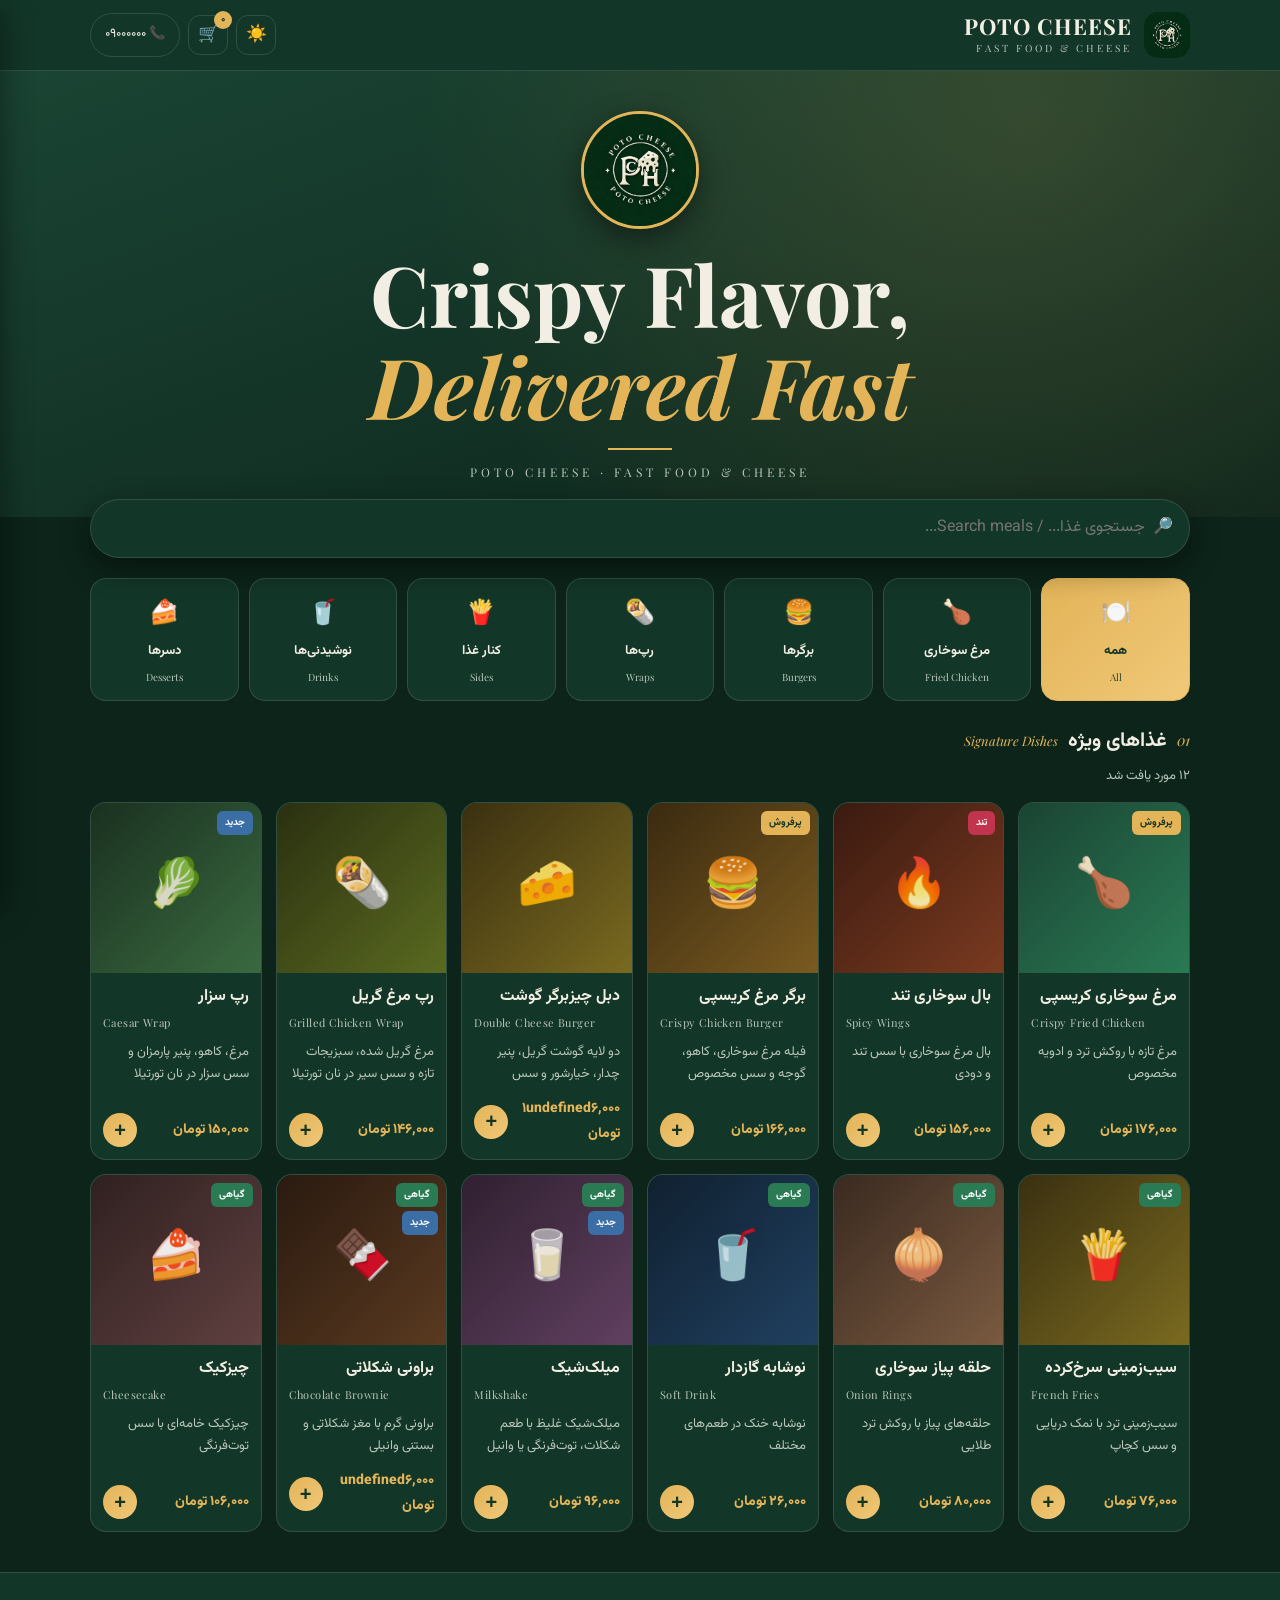
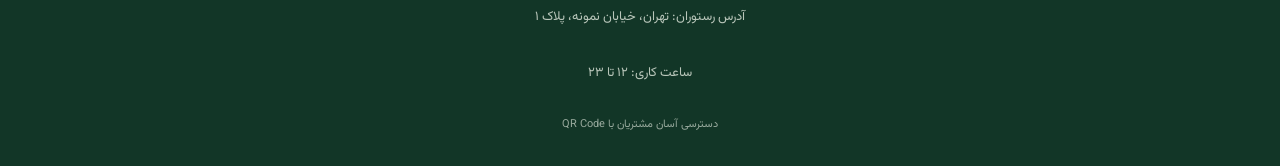
==== index.html @ 6833e5a5 "POTO CHEESE menu - first commit" ====
<!DOCTYPE html>
<html lang="fa" dir="rtl">
<head>
  <meta charset="UTF-8" />
  <meta name="viewport" content="width=device-width, initial-scale=1.0" />
  <title>POTO CHEESE | Crispy &amp; Cheesy</title>
  <meta name="description" content="POTO CHEESE fast food menu with order basket" />

  <link rel="icon" type="image/png" href="images/brand/logo-2.png" />

  <link rel="preconnect" href="https://fonts.googleapis.com" />
  <link rel="preconnect" href="https://fonts.gstatic.com" crossorigin />
  <link
    href="https://fonts.googleapis.com/css2?family=Playfair+Display:ital,wght@0,400..900;1,400..900&family=Vazirmatn:wght@300..700&display=swap"
    rel="stylesheet"
  />

  <link rel="stylesheet" href="css/style.css" />
</head>

<body>
  <header class="top-bar">
    <div class="container top-bar-inner">
      <div class="brand">
        <div class="logo-box">
          <span class="logo-fallback">🧀</span>
          <img class="logo-dark" src="images/brand/logo-2.png" alt="POTO CHEESE logo" onerror="this.style.display='none'" />
          <img class="logo-light" src="images/brand/logo-1.png" alt="POTO CHEESE logo" onerror="this.style.display='none'" />
        </div>
        <div class="brand-text">
          <h1 id="restaurantNameEn">POTO CHEESE</h1>
          <p id="brandSub">FAST FOOD &amp; CHEESE</p>
        </div>
      </div>

      <div class="top-actions">
        <button id="themeToggle" class="btn btn-outline icon-btn" type="button" aria-label="تغییر حالت روشن/تاریک">
          ☀️
        </button>

        <button id="cartButton" class="btn btn-outline icon-btn" type="button" aria-label="سبد سفارش">
          🛒
          <span id="cartBadge" class="cart-badge" hidden>۰</span>
        </button>

        <a id="callButton" class="btn btn-outline" href="#">
          📞 تماس
        </a>
      </div>
    </div>
  </header>

  <section class="hero">
    <div class="container">
      <div class="logo-box logo-hero">
        <span class="logo-fallback">🧀</span>
        <img class="logo-dark" src="images/brand/logo-2.png" alt="POTO CHEESE logo" onerror="this.style.display='none'" />
        <img class="logo-light" src="images/brand/logo-1.png" alt="POTO CHEESE logo" onerror="this.style.display='none'" />
      </div>

      <span class="hero-line-1" id="heroLine1" dir="ltr">Crispy Flavor,</span>
      <span class="hero-line-2" id="heroLine2" dir="ltr">Delivered Fast</span>
      <div class="hero-rule"></div>
      <p class="hero-sub" id="heroSub" dir="ltr">POTO CHEESE · FAST FOOD &amp; CHEESE</p>
    </div>
  </section>

  <section class="search-section">
    <div class="container">
      <div class="search-wrap">
        <span>🔎</span>
        <input
          id="searchInput"
          type="search"
          placeholder="جستجوی غذا... / Search meals..."
          aria-label="جستجو در منو"
          autocomplete="off"
        />
        <button id="clearSearch" type="button" aria-label="پاک کردن جستجو">×</button>
      </div>
    </div>
  </section>

  <section class="categories-section">
    <div class="container">
      <div class="categories" id="categoryChips" role="tablist" aria-label="دسته‌بندی غذاها"></div>
    </div>
  </section>

  <main class="menu-section">
    <div class="container">
      <div class="section-header">
        <span class="section-num">01</span>
        <h3>غذاهای ویژه</h3>
        <span dir="ltr">Signature Dishes</span>
      </div>

      <div class="results-info" id="resultsInfo"></div>

      <div class="menu-grid" id="menuGrid"></div>

      <div class="empty-state" id="emptyState" hidden>
        <div>😕</div>
        <p>موردی پیدا نشد.</p>
      </div>
    </div>
  </main>

  <footer>
    <div class="container footer-inner">
      <p id="address">آدرس رستوران: تهران، خیابان نمونه، پلاک ۱</p>
      <p id="footerHours">ساعت کاری: ۱۲ تا ۳</p>
      <p class="small">دسترسی آسان مشتریان با QR Code</p>
    </div>
  </footer>

  <!-- سبد خرید کشویی -->
  <div id="cartOverlay" class="cart-overlay" hidden></div>

  <aside id="cartDrawer" class="cart-drawer" aria-hidden="true" aria-label="سبد سفارش">
    <div class="cart-head">
      <h3>سفارش شما <span dir="ltr">Your Order</span></h3>
      <button id="cartClose" class="btn btn-outline icon-btn" type="button" aria-label="بستن سبد">×</button>
    </div>

    <div class="cart-body" id="cartBody"></div>

    <div class="cart-foot">
      <div class="cart-total">
        <div>جمع کل</div>
        <span id="cartTotal">۰ تومان</span>
      </div>
      <p class="cart-note">این صفحه را به صندوقدار نشان دهید.</p>
      <button id="cartClear" class="btn btn-outline" type="button">🗑 پاک کردن سبد</button>
    </div>
  </aside>

  <script src="js/menu-data.js"></script>
  <script src="js/main.js"></script>
</body>
</html>
---- css/style.css ----
/* =====================================================
   تم برند POTO CHEESE — سبز تیره + کرم + طلایی
   فونت انگلیسی نمایشی: Playfair Display
   فونت فارسی: B Nazanin (با جایگزین Vazirmatn)
   ===================================================== */

:root {
  --bg: #0c241a;
  --surface: #123627;
  --surface-2: #1a4433;
  --text: #f2eee3;
  --muted: #b9c6ba;
  --accent: #e3b458;
  --accent-2: #f0c878;
  --on-accent: #123524;
  --accent-soft: rgba(227, 180, 88, 0.16);
  --border: rgba(242, 238, 227, 0.14);
  --shadow: 0 10px 30px rgba(0, 0, 0, 0.45);
  --radius: 16px;

  --font-fa: "B Nazanin", "Vazirmatn", Tahoma, sans-serif;
  --font-en: "Playfair Display", Georgia, "Times New Roman", serif;
}

[data-theme="light"] {
  --bg: #f5f1e6;
  --surface: #fffdf8;
  --surface-2: #efe9da;
  --text: #123524;
  --muted: #5f6f63;
  --accent: #1e5b3f;
  --accent-2: #2a7a54;
  --on-accent: #f5f1e6;
  --accent-soft: rgba(30, 91, 63, 0.12);
  --border: #e0d9c6;
  --shadow: 0 10px 30px rgba(0, 0, 0, 0.08);
}

* {
  box-sizing: border-box;
}

html {
  scroll-behavior: smooth;
}

body {
  margin: 0;
  font-family: var(--font-fa);
  background: var(--bg);
  color: var(--text);
  line-height: 1.8;
  transition: background 0.25s ease, color 0.25s ease;
}

body.no-scroll {
  overflow: hidden;
}

.container {
  width: min(1100px, calc(100% - 24px));
  margin-inline: auto;
}

/* ---------- اصلاح جهت متن انگلیسی در چیدمان راست‌چین ---------- */
.hero-sub,
.card-title-en,
.chip-en,
.cart-name-en,
.section-header span:not(.section-num),
.cart-head h3 span {
  unicode-bidi: plaintext;
}

/* ---------- هدر ---------- */
.top-bar {
  position: sticky;
  top: 0;
  z-index: 30;
  background: var(--surface);
  border-bottom: 1px solid var(--border);
}

.top-bar-inner {
  display: flex;
  align-items: center;
  justify-content: space-between;
  gap: 12px;
  padding: 12px 0;
  flex-wrap: wrap;
}

.brand {
  display: flex;
  align-items: center;
  gap: 12px;
}

.logo-box {
  position: relative;
  width: 46px;
  height: 46px;
  border-radius: 14px;
  overflow: hidden;
  background: var(--surface-2);
  display: grid;
  place-items: center;
  flex: 0 0 auto;
}

.logo-box .logo-fallback {
  font-size: 22px;
}

.logo-box img {
  position: absolute;
  inset: 0;
  width: 100%;
  height: 100%;
  object-fit: cover;
}

.logo-light {
  display: none;
}

[data-theme="light"] .logo-light {
  display: block;
}

[data-theme="light"] .logo-dark {
  display: none;
}

.brand-text h1 {
  margin: 0;
  font-family: var(--font-en);
  font-size: 22px;
  font-weight: 700;
  letter-spacing: 1px;
  line-height: 1.2;
}

.brand-text p {
  margin: 0;
  font-family: var(--font-en);
  color: var(--muted);
  font-size: 10px;
  letter-spacing: 3px;
}

.top-actions {
  display: flex;
  align-items: center;
  gap: 8px;
  flex-wrap: wrap;
}

.btn {
  display: inline-flex;
  align-items: center;
  justify-content: center;
  gap: 6px;
  border: 1px solid transparent;
  border-radius: 999px;
  padding: 9px 14px;
  font: inherit;
  font-size: 13px;
  cursor: pointer;
  text-decoration: none;
  color: var(--text);
  transition: transform 0.15s ease, background 0.15s ease;
  white-space: nowrap;
}

.btn:hover {
  transform: translateY(-1px);
}

.btn:focus-visible,
input:focus-visible,
button:focus-visible,
a:focus-visible {
  outline: 3px solid var(--accent);
  outline-offset: 2px;
}

.btn-primary {
  background: linear-gradient(135deg, var(--accent), var(--accent-2));
  color: var(--on-accent);
  font-weight: 700;
}

.btn-outline {
  background: transparent;
  border-color: var(--border);
}

.icon-btn {
  width: 40px;
  height: 40px;
  padding: 0;
  border-radius: 12px;
  font-size: 17px;
  position: relative;
}

.cart-badge {
  position: absolute;
  top: -5px;
  inset-inline-start: -5px;
  background: var(--accent);
  color: var(--on-accent);
  font-size: 10px;
  font-weight: 700;
  min-width: 18px;
  height: 18px;
  border-radius: 999px;
  display: grid;
  place-items: center;
  padding: 0 4px;
}

/* ---------- هیرو (فقط انگلیسی، فونت نمایشی بزرگ) ---------- */
.hero {
  background:
    radial-gradient(circle at 80% 10%, var(--accent-soft), transparent 55%),
    linear-gradient(160deg, var(--surface-2), var(--bg));
  padding: 40px 0 34px;
  text-align: center;
}

.logo-hero {
  width: 118px;
  height: 118px;
  border-radius: 50%;
  border: 3px solid var(--accent);
  margin: 0 auto 18px;
  box-shadow: var(--shadow);
}

.logo-hero .logo-fallback {
  font-size: 48px;
}

.hero-line-1 {
  display: block;
  font-family: var(--font-en);
  font-size: clamp(40px, 9vw, 84px);
  font-weight: 700;
  color: var(--text);
  line-height: 1.1;
}

.hero-line-2 {
  display: block;
  font-family: var(--font-en);
  font-size: clamp(40px, 9vw, 84px);
  font-weight: 700;
  font-style: italic;
  color: var(--accent);
  line-height: 1.1;
}

.hero-rule {
  width: 64px;
  height: 2px;
  background: var(--accent);
  margin: 16px auto 12px;
}

.hero-sub {
  margin: 0;
  font-family: var(--font-en);
  color: var(--muted);
  font-size: 12px;
  letter-spacing: 4px;
}

/* ---------- جستجو ---------- */
.search-section {
  margin-top: -18px;
  position: relative;
  z-index: 5;
}

.search-wrap {
  display: flex;
  align-items: center;
  background: var(--surface);
  border: 1px solid var(--border);
  border-radius: 999px;
  padding: 0 16px;
  box-shadow: var(--shadow);
}

.search-wrap span {
  color: var(--muted);
  margin-left: 8px;
}

.search-wrap input {
  flex: 1;
  border: 0;
  background: transparent;
  color: var(--text);
  padding: 14px 0;
  font: inherit;
  outline: none;
  min-width: 0;
}

#clearSearch {
  border: 0;
  background: transparent;
  color: var(--muted);
  font-size: 22px;
  cursor: pointer;
  line-height: 1;
  padding: 0 4px;
  display: none;
}

/* ---------- دسته‌بندی‌ها ---------- */
.categories-section {
  padding: 20px 0 6px;
}

.categories {
  display: flex;
  gap: 10px;
}

.chip {
  flex: 1 1 0;
  min-width: 0;
  display: flex;
  flex-direction: column;
  align-items: center;
  gap: 4px;
  padding: 14px 6px;
  background: var(--surface);
  border: 1px solid var(--border);
  border-radius: 16px;
  color: var(--text);
  font: inherit;
  cursor: pointer;
  transition: 0.15s ease;
}

.chip-emoji {
  font-size: 24px;
}

.chip-fa {
  font-size: 13px;
  font-weight: 700;
  text-align: center;
}

.chip-en {
  font-family: var(--font-en);
  font-size: 10px;
  color: var(--muted);
  text-align: center;
}

.chip[aria-selected="true"] {
  background: linear-gradient(135deg, var(--accent), var(--accent-2));
  border-color: var(--accent);
  color: var(--on-accent);
}

.chip[aria-selected="true"] .chip-en {
  color: var(--on-accent);
  opacity: 0.85;
}

/* ---------- منو ---------- */
.menu-section {
  padding: 16px 0 40px;
}

.section-header {
  display: flex;
  align-items: baseline;
  gap: 10px;
  margin-bottom: 6px;
}

.section-num {
  font-family: var(--font-en);
  font-style: italic;
  color: var(--accent);
  font-size: 15px;
}

.section-header h3 {
  margin: 0;
  font-size: 20px;
}

.section-header span:not(.section-num) {
  font-family: var(--font-en);
  color: var(--accent);
  font-size: 13px;
  font-style: italic;
}

.results-info {
  color: var(--muted);
  font-size: 13px;
  margin-bottom: 14px;
}

.menu-grid {
  display: grid;
  grid-template-columns: repeat(auto-fill, minmax(170px, 1fr));
  gap: 14px;
}

.card {
  background: var(--surface);
  border: 1px solid var(--border);
  border-radius: var(--radius);
  overflow: hidden;
  display: flex;
  flex-direction: column;
  transition: transform 0.18s ease, box-shadow 0.18s ease;
}

.card:hover {
  transform: translateY(-3px);
  box-shadow: var(--shadow);
}

.photo {
  position: relative;
  aspect-ratio: 1 / 1;
  overflow: hidden;
  background: linear-gradient(135deg, var(--c1, #1a4433), var(--c2, #123627));
}

.photo::before {
  content: var(--emoji, "🍽️");
  position: absolute;
  inset: 0;
  display: grid;
  place-items: center;
  font-size: 48px;
  opacity: 0.9;
}

.photo img {
  position: absolute;
  inset: 0;
  width: 100%;
  height: 100%;
  object-fit: cover;
  z-index: 1;
}

.photo img.is-missing {
  display: none;
}

.card-badges {
  position: absolute;
  top: 8px;
  right: 8px;
  z-index: 2;
  display: flex;
  flex-direction: column;
  gap: 4px;
  align-items: flex-start;
}

.badge {
  font-size: 10px;
  font-weight: 700;
  padding: 3px 8px;
  border-radius: 6px;
  background: var(--accent);
  color: var(--on-accent);
}

.badge.spicy {
  background: #c2334d;
  color: #fff;
}

.badge.veg {
  background: #2a7a54;
  color: #fff;
}

.badge.new {
  background: #3b6ea5;
  color: #fff;
}

.card-body {
  padding: 12px;
  display: flex;
  flex-direction: column;
  gap: 4px;
  flex: 1;
}

.card-title-fa {
  margin: 0;
  font-size: 16px;
  font-weight: 700;
  line-height: 1.5;
}

.card-title-en {
  margin: 0;
  font-family: var(--font-en);
  color: var(--muted);
  font-size: 11px;
  letter-spacing: 0.4px;
}

.desc {
  margin: 4px 0 8px;
  color: var(--muted);
  font-size: 13px;
  line-height: 1.7;
  flex: 1;
  display: -webkit-box;
  -webkit-line-clamp: 2;
  -webkit-box-orient: vertical;
  overflow: hidden;
}

.card-footer {
  display: flex;
  align-items: center;
  justify-content: space-between;
  gap: 8px;
}

.price {
  color: var(--accent);
  font-weight: 800;
  font-size: 14px;
}

.add-btn {
  width: 34px;
  height: 34px;
  display: grid;
  place-items: center;
  border: 0;
  border-radius: 50%;
  background: linear-gradient(135deg, var(--accent), var(--accent-2));
  color: var(--on-accent);
  font-size: 20px;
  font-weight: 700;
  cursor: pointer;
  flex: 0 0 auto;
  transition: transform 0.15s ease;
}

.add-btn:hover {
  transform: scale(1.08);
}

.empty-state {
  text-align: center;
  padding: 40px 20px;
  color: var(--muted);
  background: var(--surface);
  border: 1px dashed var(--border);
  border-radius: var(--radius);
}

.empty-state div {
  font-size: 44px;
  margin-bottom: 8px;
}

/* ---------- سبد خرید کشویی ---------- */
.cart-overlay {
  position: fixed;
  inset: 0;
  background: rgba(0, 0, 0, 0.5);
  z-index: 55;
}

.cart-drawer {
  position: fixed;
  top: 0;
  bottom: 0;
  left: 0;
  width: min(380px, 92%);
  background: var(--surface);
  border-right: 1px solid var(--border);
  box-shadow: var(--shadow);
  z-index: 60;
  display: flex;
  flex-direction: column;
  transform: translateX(-100%);
  transition: transform 0.3s ease;
}

.cart-drawer.open {
  transform: translateX(0);
}

.cart-head {
  display: flex;
  align-items: center;
  justify-content: space-between;
  gap: 10px;
  padding: 14px 16px;
  border-bottom: 1px solid var(--border);
}

.cart-head h3 {
  margin: 0;
  font-size: 17px;
  display: flex;
  align-items: baseline;
  gap: 8px;
}

.cart-head h3 span {
  font-family: var(--font-en);
  color: var(--accent);
  font-size: 12px;
  font-style: italic;
}

.cart-body {
  flex: 1;
  overflow-y: auto;
  padding: 12px 16px;
  display: flex;
  flex-direction: column;
  gap: 12px;
}

.cart-empty {
  text-align: center;
  color: var(--muted);
  padding: 30px 10px;
}

.cart-empty div {
  font-size: 40px;
  margin-bottom: 6px;
}

.cart-line {
  display: grid;
  grid-template-columns: 44px 1fr auto;
  gap: 10px;
  align-items: center;
  background: var(--surface-2);
  border: 1px solid var(--border);
  border-radius: 12px;
  padding: 10px;
}

.cart-thumb {
  width: 44px;
  height: 44px;
  display: grid;
  place-items: center;
  background: var(--bg);
  border-radius: 10px;
  font-size: 22px;
}

.cart-name-fa {
  font-size: 14px;
  font-weight: 700;
}

.cart-name-en {
  font-family: var(--font-en);
  font-size: 10px;
  color: var(--muted);
}

.cart-unit {
  font-size: 11px;
  color: var(--accent);
  margin-top: 2px;
}

.cart-qty {
  display: flex;
  align-items: center;
  gap: 8px;
}

.cart-qty button {
  width: 26px;
  height: 26px;
  border: 1px solid var(--border);
  border-radius: 8px;
  background: var(--surface);
  color: var(--text);
  font-size: 15px;
  cursor: pointer;
}

.cart-qty span {
  min-width: 18px;
  text-align: center;
  font-weight: 700;
}

.cart-line-side {
  display: flex;
  flex-direction: column;
  align-items: flex-end;
  gap: 6px;
}

.cart-line-total {
  font-size: 12px;
  font-weight: 700;
  color: var(--accent);
}

.cart-remove {
  border: 0;
  background: transparent;
  color: var(--muted);
  font-size: 15px;
  cursor: pointer;
}

.cart-foot {
  border-top: 1px solid var(--border);
  padding: 14px 16px;
  display: grid;
  gap: 8px;
}

.cart-total {
  display: flex;
  justify-content: space-between;
  font-size: 15px;
  font-weight: 800;
}

.cart-total span {
  color: var(--accent);
}

.cart-note {
  margin: 0;
  color: var(--muted);
  font-size: 11px;
}

/* ---------- فوتر ---------- */
footer {
  border-top: 1px solid var(--border);
  background: var(--surface);
}

.footer-inner {
  padding: 20px 0;
  text-align: center;
  color: var(--muted);
  font-size: 13px;
  display: grid;
  gap: 6px;
}

.small {
  font-size: 11px;
  opacity: 0.8;
}

/* ---------- ریسپانسیو ---------- */
@media (max-width: 640px) {
  .categories {
    display: grid;
    grid-template-columns: repeat(4, 1fr);
    gap: 8px;
  }

  .chip {
    padding: 10px 4px;
    border-radius: 12px;
  }

  .chip-emoji {
    font-size: 18px;
  }

  .chip-fa {
    font-size: 11px;
  }

  .chip-en {
    font-size: 8px;
  }

  .menu-grid {
    grid-template-columns: repeat(2, 1fr);
    gap: 10px;
  }

  .brand-text h1 {
    font-size: 18px;
  }

  .top-actions .btn:not(.icon-btn) {
    padding: 8px 10px;
    font-size: 12px;
  }

  .logo-hero {
    width: 92px;
    height: 92px;
  }

  .hero-line-1,
  .hero-line-2 {
    font-size: clamp(34px, 10vw, 60px);
  }
}

@media print {
  .top-bar,
  .search-section,
  .categories-section,
  .card-footer,
  .cart-drawer,
  .cart-overlay,
  footer {
    display: none !important;
  }

  body {
    background: #fff;
    color: #000;
  }
}
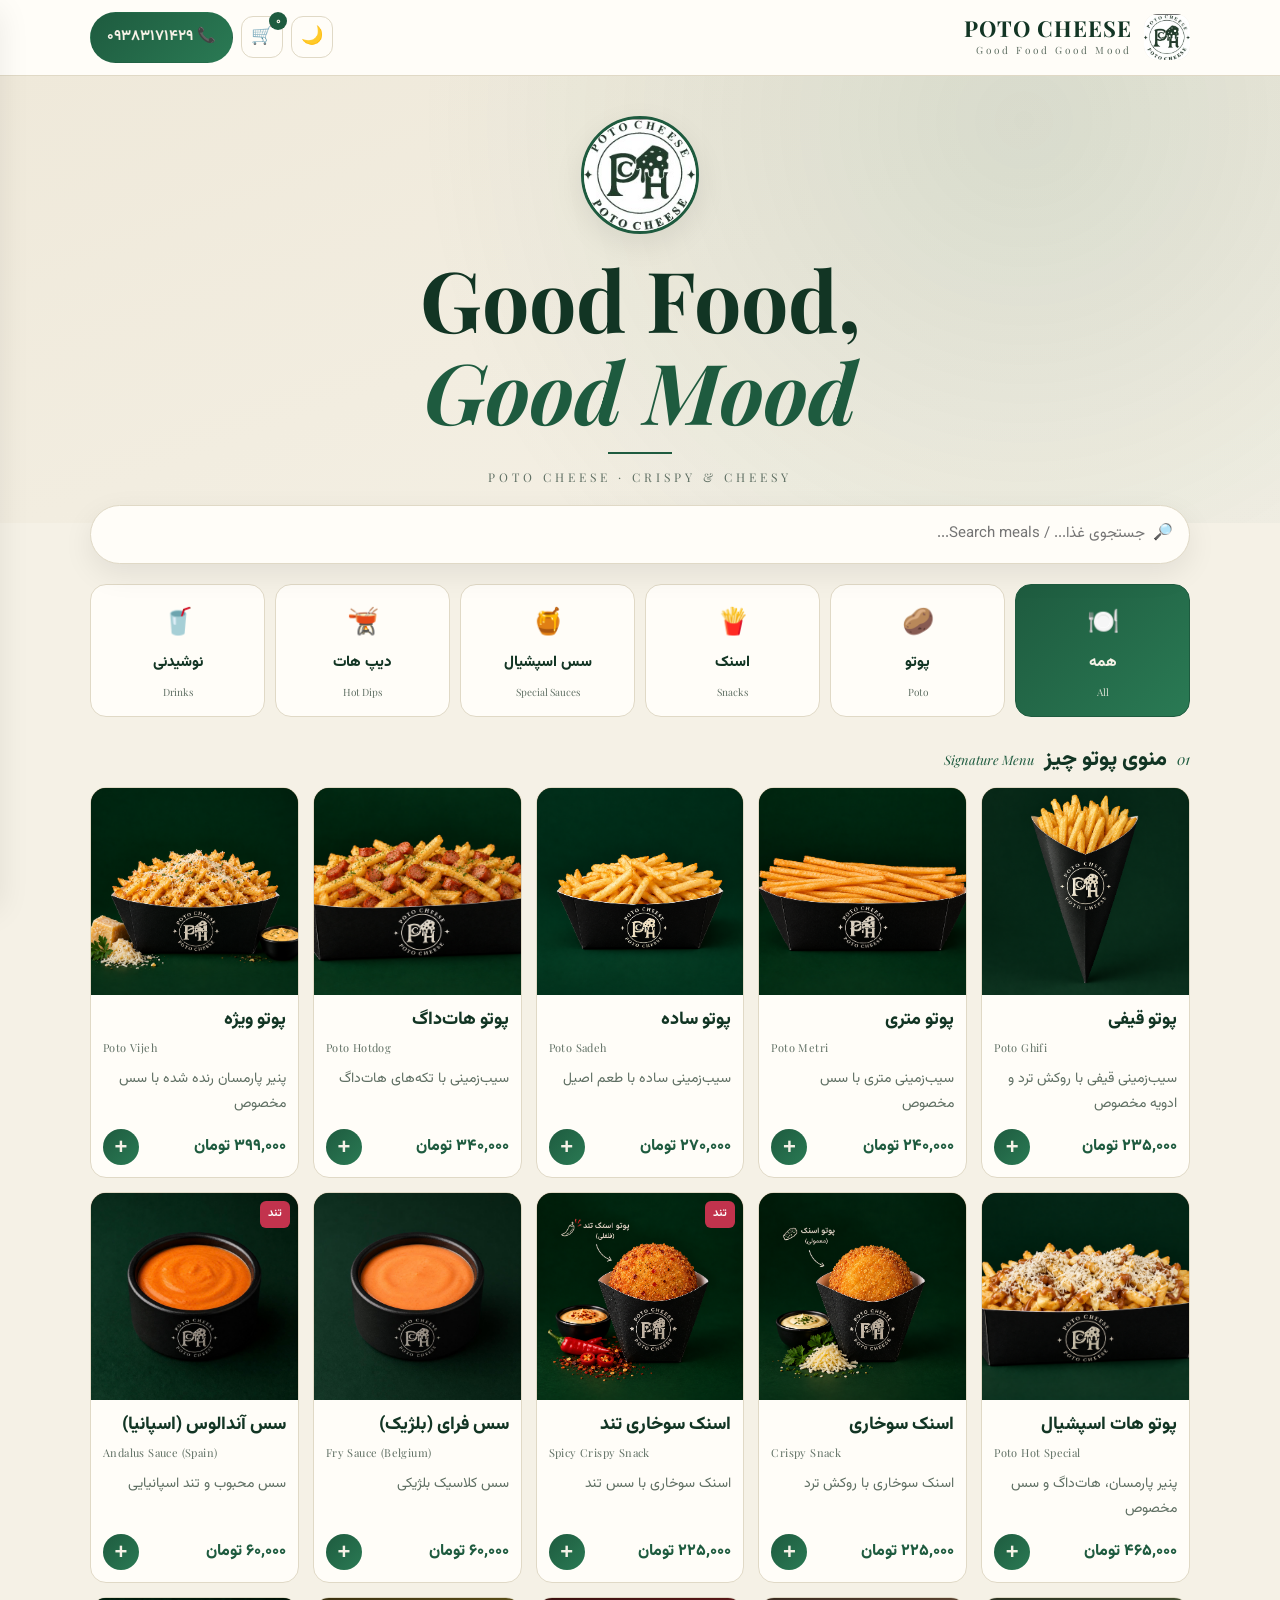
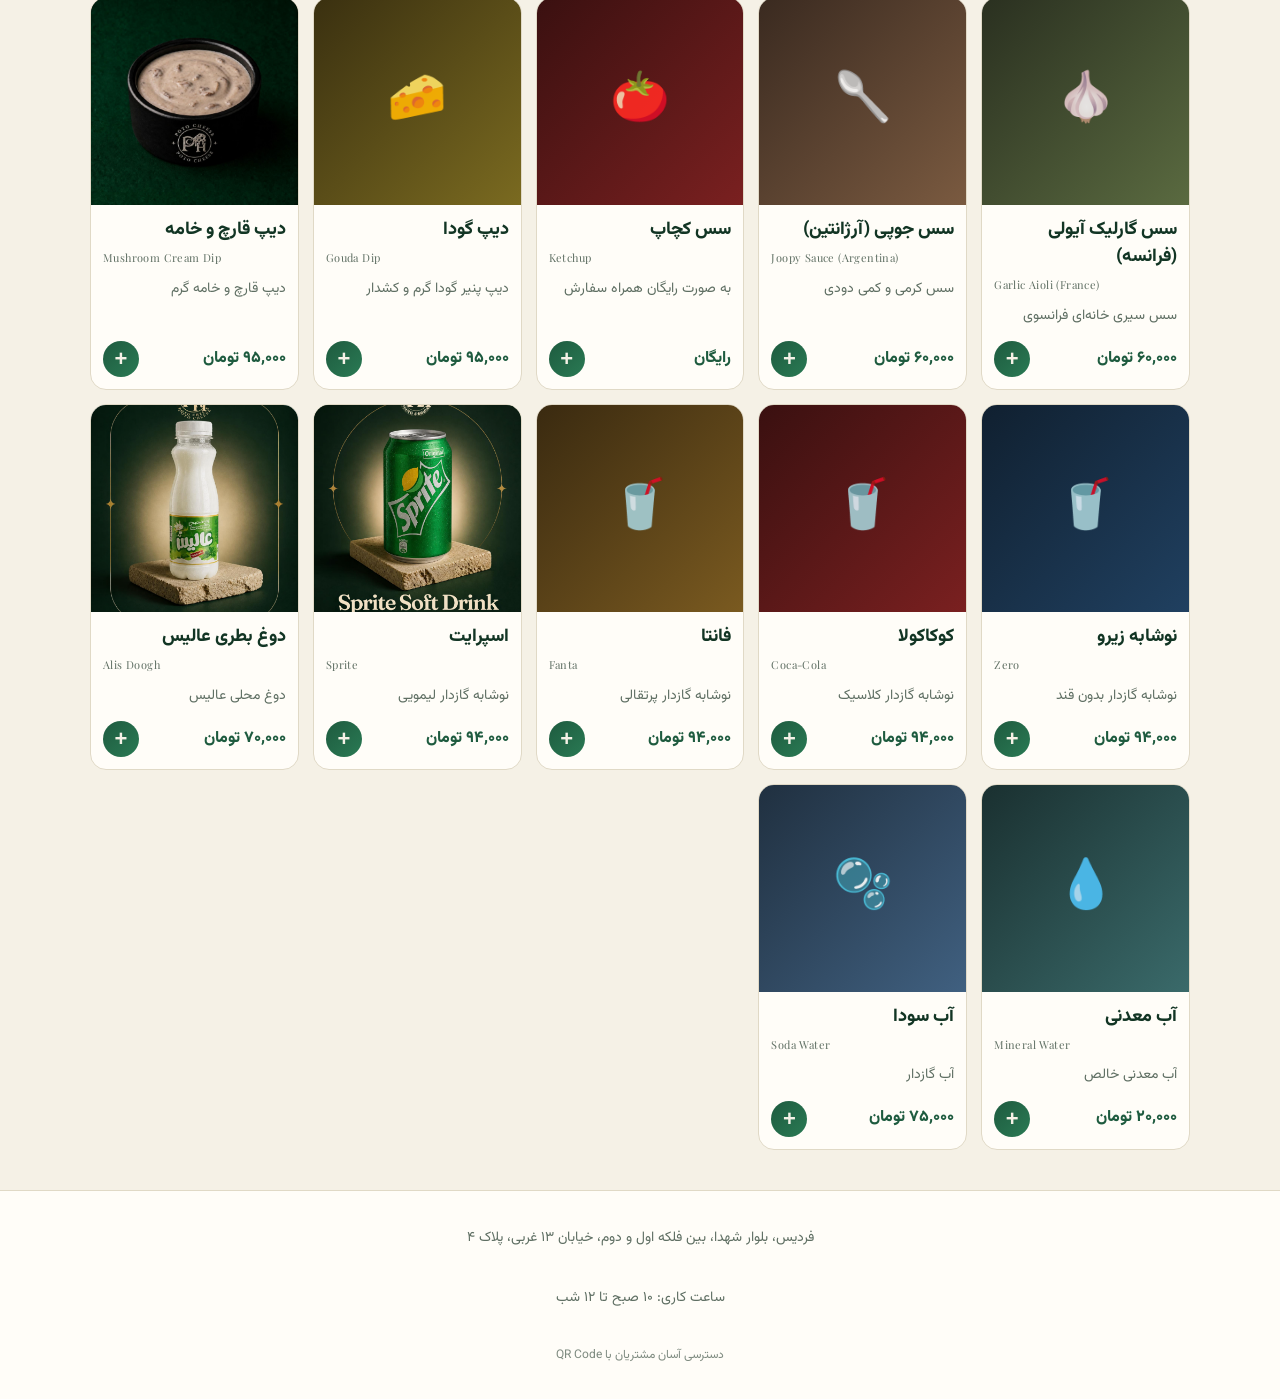
==== commit a168bea9: "Keep only spicy badge" ====
--- a/index.html
+++ b/index.html
@@ -3,7 +3,7 @@
 <head>
   <meta charset="UTF-8" />
   <meta name="viewport" content="width=device-width, initial-scale=1.0" />
-  <title>POTO CHEESE | Crispy &amp; Cheesy</title>
+  <title>POTO CHEESE | Good Food Good Mood</title>
   <meta name="description" content="POTO CHEESE fast food menu with order basket" />
 
   <link rel="icon" type="image/png" href="images/brand/logo-2.png" />
@@ -11,7 +11,7 @@
   <link rel="preconnect" href="https://fonts.googleapis.com" />
   <link rel="preconnect" href="https://fonts.gstatic.com" crossorigin />
   <link
-    href="https://fonts.googleapis.com/css2?family=Playfair+Display:ital,wght@0,400..900;1,400..900&family=Vazirmatn:wght@300..700&display=swap"
+    href="https://fonts.googleapis.com/css2?family=Playfair+Display:ital,wght@0,400..900;1,400..900&family=Vazirmatn:wght@400;500;700;800&display=swap"
     rel="stylesheet"
   />
 
@@ -29,7 +29,7 @@
         </div>
         <div class="brand-text">
           <h1 id="restaurantNameEn">POTO CHEESE</h1>
-          <p id="brandSub">FAST FOOD &amp; CHEESE</p>
+          <p id="brandSub">Good Food Good Mood</p>
         </div>
       </div>
 
@@ -43,7 +43,7 @@
           <span id="cartBadge" class="cart-badge" hidden>۰</span>
         </button>
 
-        <a id="callButton" class="btn btn-outline" href="#">
+        <a id="callButton" class="btn btn-primary" href="tel:09383171429">
           📞 تماس
         </a>
       </div>
@@ -58,10 +58,10 @@
         <img class="logo-light" src="images/brand/logo-1.png" alt="POTO CHEESE logo" onerror="this.style.display='none'" />
       </div>
 
-      <span class="hero-line-1" id="heroLine1" dir="ltr">Crispy Flavor,</span>
-      <span class="hero-line-2" id="heroLine2" dir="ltr">Delivered Fast</span>
+      <span class="hero-line-1" id="heroLine1" dir="ltr">Good Food,</span>
+      <span class="hero-line-2" id="heroLine2" dir="ltr">Good Mood</span>
       <div class="hero-rule"></div>
-      <p class="hero-sub" id="heroSub" dir="ltr">POTO CHEESE · FAST FOOD &amp; CHEESE</p>
+      <p class="hero-sub" id="heroSub" dir="ltr">POTO CHEESE · CRISPY &amp; CHEESY</p>
     </div>
   </section>
 
@@ -91,11 +91,9 @@
     <div class="container">
       <div class="section-header">
         <span class="section-num">01</span>
-        <h3>غذاهای ویژه</h3>
-        <span dir="ltr">Signature Dishes</span>
+        <h3>منوی پوتو چیز</h3>
+        <span dir="ltr">Signature Menu</span>
       </div>
-
-      <div class="results-info" id="resultsInfo"></div>
 
       <div class="menu-grid" id="menuGrid"></div>
 
@@ -108,15 +106,13 @@
 
   <footer>
     <div class="container footer-inner">
-      <p id="address">آدرس رستوران: تهران، خیابان نمونه، پلاک ۱</p>
-      <p id="footerHours">ساعت کاری: ۱۲ تا ۳</p>
+      <p id="address">فردیس، بلوار شهدا، بین فلکه اول و دوم، خیابان ۱۳ غربی، پلاک ۴</p>
+      <p id="footerHours">ساعت کاری: ۱۰ صبح تا ۱۲ شب</p>
       <p class="small">دسترسی آسان مشتریان با QR Code</p>
     </div>
   </footer>
 
-  <!-- سبد خرید کشویی -->
-  <div id="cartOverlay" class="cart-overlay" hidden></div>
-
+  <!-- پنل سفارش -->
   <aside id="cartDrawer" class="cart-drawer" aria-hidden="true" aria-label="سبد سفارش">
     <div class="cart-head">
       <h3>سفارش شما <span dir="ltr">Your Order</span></h3>
--- a/css/style.css
+++ b/css/style.css
@@ -1,7 +1,7 @@
 /* =====================================================
-   تم برند POTO CHEESE — سبز تیره + کرم + طلایی
+   تم برند POTO CHEESE
+   فونت فارسی: Vazirmatn (درشت و خوانا)
    فونت انگلیسی نمایشی: Playfair Display
-   فونت فارسی: B Nazanin (با جایگزین Vazirmatn)
    ===================================================== */
 
 :root {
@@ -18,7 +18,7 @@
   --shadow: 0 10px 30px rgba(0, 0, 0, 0.45);
   --radius: 16px;
 
-  --font-fa: "B Nazanin", "Vazirmatn", Tahoma, sans-serif;
+  --font-fa: "Vazirmatn", "Segoe UI", Tahoma, sans-serif;
   --font-en: "Playfair Display", Georgia, "Times New Roman", serif;
 }
 
@@ -47,14 +47,11 @@
 body {
   margin: 0;
   font-family: var(--font-fa);
+  font-size: 16px;
   background: var(--bg);
   color: var(--text);
-  line-height: 1.8;
-  transition: background 0.25s ease, color 0.25s ease;
-}
-
-body.no-scroll {
-  overflow: hidden;
+  line-height: 1.9;
+  transition: background 0.25s ease, color 0.25s ease, padding 0.3s ease;
 }
 
 .container {
@@ -62,7 +59,6 @@
   margin-inline: auto;
 }
 
-/* ---------- اصلاح جهت متن انگلیسی در چیدمان راست‌چین ---------- */
 .hero-sub,
 .card-title-en,
 .chip-en,
@@ -163,9 +159,10 @@
   gap: 6px;
   border: 1px solid transparent;
   border-radius: 999px;
-  padding: 9px 14px;
+  padding: 10px 16px;
   font: inherit;
-  font-size: 13px;
+  font-size: 15px;
+  font-weight: 600;
   cursor: pointer;
   text-decoration: none;
   color: var(--text);
@@ -197,11 +194,11 @@
 }
 
 .icon-btn {
-  width: 40px;
-  height: 40px;
+  width: 42px;
+  height: 42px;
   padding: 0;
   border-radius: 12px;
-  font-size: 17px;
+  font-size: 18px;
   position: relative;
 }
 
@@ -211,7 +208,7 @@
   inset-inline-start: -5px;
   background: var(--accent);
   color: var(--on-accent);
-  font-size: 10px;
+  font-size: 11px;
   font-weight: 700;
   min-width: 18px;
   height: 18px;
@@ -221,7 +218,7 @@
   padding: 0 4px;
 }
 
-/* ---------- هیرو (فقط انگلیسی، فونت نمایشی بزرگ) ---------- */
+/* ---------- هیرو ---------- */
 .hero {
   background:
     radial-gradient(circle at 80% 10%, var(--accent-soft), transparent 55%),
@@ -306,6 +303,7 @@
   color: var(--text);
   padding: 14px 0;
   font: inherit;
+  font-size: 15px;
   outline: none;
   min-width: 0;
 }
@@ -337,7 +335,7 @@
   display: flex;
   flex-direction: column;
   align-items: center;
-  gap: 4px;
+  gap: 6px;
   padding: 14px 6px;
   background: var(--surface);
   border: 1px solid var(--border);
@@ -348,13 +346,30 @@
   transition: 0.15s ease;
 }
 
+.chip-icon-box {
+  position: relative;
+  width: 44px;
+  height: 44px;
+  display: grid;
+  place-items: center;
+}
+
 .chip-emoji {
-  font-size: 24px;
+  font-size: 26px;
+}
+
+.chip-icon {
+  position: absolute;
+  inset: 0;
+  width: 100%;
+  height: 100%;
+  object-fit: contain;
+  border-radius: 10px;
 }
 
 .chip-fa {
-  font-size: 13px;
-  font-weight: 700;
+  font-size: 15px;
+  font-weight: 800;
   text-align: center;
 }
 
@@ -397,7 +412,8 @@
 
 .section-header h3 {
   margin: 0;
-  font-size: 20px;
+  font-size: 22px;
+  font-weight: 800;
 }
 
 .section-header span:not(.section-num) {
@@ -409,13 +425,13 @@
 
 .results-info {
   color: var(--muted);
-  font-size: 13px;
+  font-size: 14px;
   margin-bottom: 14px;
 }
 
 .menu-grid {
   display: grid;
-  grid-template-columns: repeat(auto-fill, minmax(170px, 1fr));
+  grid-template-columns: repeat(auto-fill, minmax(180px, 1fr));
   gap: 14px;
 }
 
@@ -476,7 +492,7 @@
 }
 
 .badge {
-  font-size: 10px;
+  font-size: 11px;
   font-weight: 700;
   padding: 3px 8px;
   border-radius: 6px;
@@ -509,8 +525,8 @@
 
 .card-title-fa {
   margin: 0;
-  font-size: 16px;
-  font-weight: 700;
+  font-size: 18px;
+  font-weight: 800;
   line-height: 1.5;
 }
 
@@ -525,8 +541,8 @@
 .desc {
   margin: 4px 0 8px;
   color: var(--muted);
-  font-size: 13px;
-  line-height: 1.7;
+  font-size: 14px;
+  line-height: 1.8;
   flex: 1;
   display: -webkit-box;
   -webkit-line-clamp: 2;
@@ -544,19 +560,19 @@
 .price {
   color: var(--accent);
   font-weight: 800;
-  font-size: 14px;
+  font-size: 16px;
 }
 
 .add-btn {
-  width: 34px;
-  height: 34px;
+  width: 36px;
+  height: 36px;
   display: grid;
   place-items: center;
   border: 0;
   border-radius: 50%;
   background: linear-gradient(135deg, var(--accent), var(--accent-2));
   color: var(--on-accent);
-  font-size: 20px;
+  font-size: 22px;
   font-weight: 700;
   cursor: pointer;
   flex: 0 0 auto;
@@ -574,6 +590,7 @@
   background: var(--surface);
   border: 1px dashed var(--border);
   border-radius: var(--radius);
+  font-size: 15px;
 }
 
 .empty-state div {
@@ -581,32 +598,31 @@
   margin-bottom: 8px;
 }
 
-/* ---------- سبد خرید کشویی ---------- */
-.cart-overlay {
-  position: fixed;
-  inset: 0;
-  background: rgba(0, 0, 0, 0.5);
-  z-index: 55;
-}
-
+/* ---------- پنل سفارش ----------
+   موبایل: پنل پایینی (منو بالا قابل کلیک می‌ماند)
+   دسکتاپ: ستون چپ (منو سمت راست قابل کلیک می‌ماند)
+------------------------------------------------------ */
 .cart-drawer {
   position: fixed;
-  top: 0;
+  left: 0;
+  right: 0;
   bottom: 0;
-  left: 0;
-  width: min(380px, 92%);
+  top: auto;
+  width: 100%;
+  max-height: 60vh;
   background: var(--surface);
-  border-right: 1px solid var(--border);
+  border-top: 1px solid var(--border);
+  border-radius: 20px 20px 0 0;
   box-shadow: var(--shadow);
   z-index: 60;
   display: flex;
   flex-direction: column;
-  transform: translateX(-100%);
+  transform: translateY(100%);
   transition: transform 0.3s ease;
 }
 
 .cart-drawer.open {
-  transform: translateX(0);
+  transform: translateY(0);
 }
 
 .cart-head {
@@ -620,7 +636,8 @@
 
 .cart-head h3 {
   margin: 0;
-  font-size: 17px;
+  font-size: 18px;
+  font-weight: 800;
   display: flex;
   align-items: baseline;
   gap: 8px;
@@ -646,6 +663,7 @@
   text-align: center;
   color: var(--muted);
   padding: 30px 10px;
+  font-size: 15px;
 }
 
 .cart-empty div {
@@ -655,7 +673,7 @@
 
 .cart-line {
   display: grid;
-  grid-template-columns: 44px 1fr auto;
+  grid-template-columns: 46px 1fr auto;
   gap: 10px;
   align-items: center;
   background: var(--surface-2);
@@ -665,8 +683,8 @@
 }
 
 .cart-thumb {
-  width: 44px;
-  height: 44px;
+  width: 46px;
+  height: 46px;
   display: grid;
   place-items: center;
   background: var(--bg);
@@ -675,8 +693,8 @@
 }
 
 .cart-name-fa {
-  font-size: 14px;
-  font-weight: 700;
+  font-size: 15px;
+  font-weight: 800;
 }
 
 .cart-name-en {
@@ -686,7 +704,7 @@
 }
 
 .cart-unit {
-  font-size: 11px;
+  font-size: 12px;
   color: var(--accent);
   margin-top: 2px;
 }
@@ -698,20 +716,20 @@
 }
 
 .cart-qty button {
-  width: 26px;
-  height: 26px;
+  width: 28px;
+  height: 28px;
   border: 1px solid var(--border);
   border-radius: 8px;
   background: var(--surface);
   color: var(--text);
-  font-size: 15px;
+  font-size: 16px;
   cursor: pointer;
 }
 
 .cart-qty span {
   min-width: 18px;
   text-align: center;
-  font-weight: 700;
+  font-weight: 800;
 }
 
 .cart-line-side {
@@ -722,8 +740,8 @@
 }
 
 .cart-line-total {
-  font-size: 12px;
-  font-weight: 700;
+  font-size: 13px;
+  font-weight: 800;
   color: var(--accent);
 }
 
@@ -745,7 +763,7 @@
 .cart-total {
   display: flex;
   justify-content: space-between;
-  font-size: 15px;
+  font-size: 17px;
   font-weight: 800;
 }
 
@@ -756,7 +774,31 @@
 .cart-note {
   margin: 0;
   color: var(--muted);
-  font-size: 11px;
+  font-size: 12px;
+}
+
+/* ---------- دسکتاپ: ستون چپ ---------- */
+@media (min-width: 900px) {
+  .cart-drawer {
+    top: 0;
+    bottom: 0;
+    left: 0;
+    right: auto;
+    width: 350px;
+    max-height: none;
+    border-radius: 0;
+    border-top: 0;
+    border-right: 1px solid var(--border);
+    transform: translateX(-100%);
+  }
+
+  .cart-drawer.open {
+    transform: translateX(0);
+  }
+
+  body.cart-open {
+    padding-left: 350px;
+  }
 }
 
 /* ---------- فوتر ---------- */
@@ -769,13 +811,13 @@
   padding: 20px 0;
   text-align: center;
   color: var(--muted);
-  font-size: 13px;
+  font-size: 14px;
   display: grid;
   gap: 6px;
 }
 
 .small {
-  font-size: 11px;
+  font-size: 12px;
   opacity: 0.8;
 }
 
@@ -783,7 +825,7 @@
 @media (max-width: 640px) {
   .categories {
     display: grid;
-    grid-template-columns: repeat(4, 1fr);
+    grid-template-columns: repeat(3, 1fr);
     gap: 8px;
   }
 
@@ -792,12 +834,17 @@
     border-radius: 12px;
   }
 
+  .chip-icon-box {
+    width: 36px;
+    height: 36px;
+  }
+
   .chip-emoji {
-    font-size: 18px;
+    font-size: 20px;
   }
 
   .chip-fa {
-    font-size: 11px;
+    font-size: 13px;
   }
 
   .chip-en {
@@ -815,7 +862,7 @@
 
   .top-actions .btn:not(.icon-btn) {
     padding: 8px 10px;
-    font-size: 12px;
+    font-size: 13px;
   }
 
   .logo-hero {
@@ -835,7 +882,6 @@
   .categories-section,
   .card-footer,
   .cart-drawer,
-  .cart-overlay,
   footer {
     display: none !important;
   }
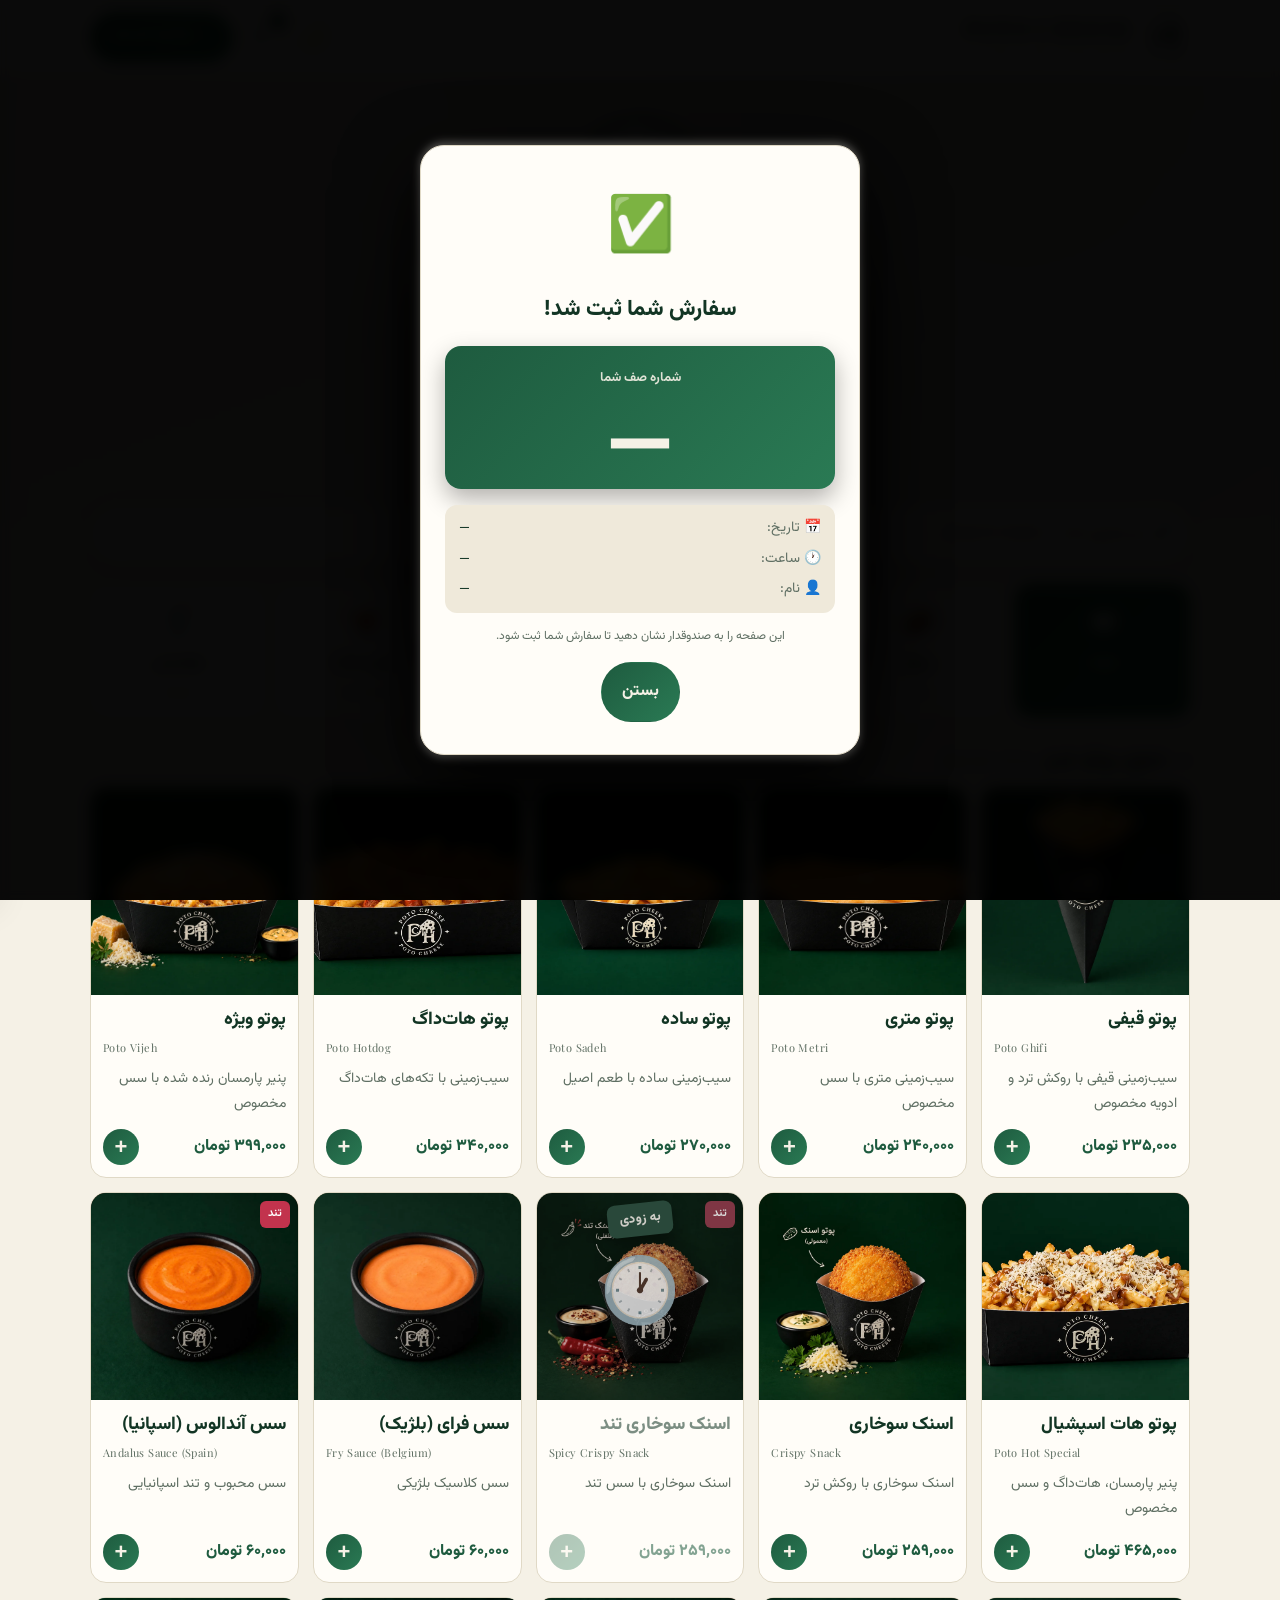
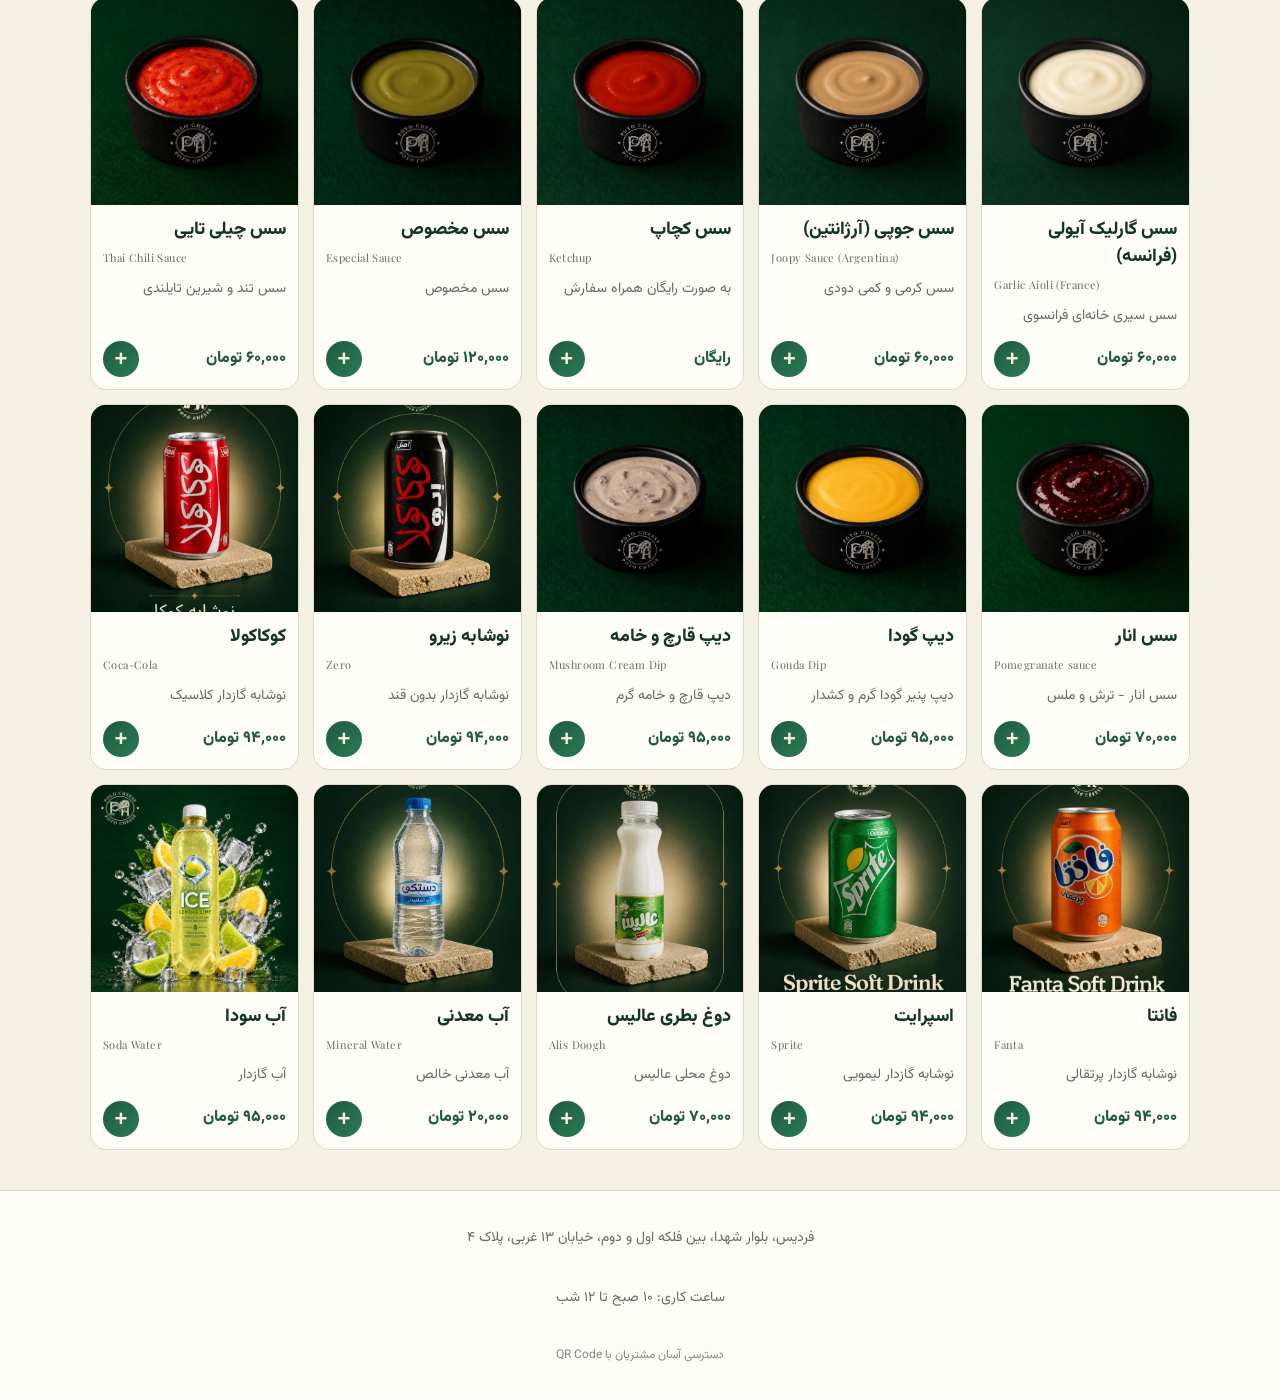
==== commit 3fc26e66: "Restore index.html and admin/index.html" ====
--- a/index.html
+++ b/index.html
@@ -119,6 +119,7 @@
       <button id="cartClose" class="btn btn-outline icon-btn" type="button" aria-label="بستن سبد">×</button>
     </div>
 
+    <div class="cart-customer" id="cartCustomer"></div>
     <div class="cart-body" id="cartBody"></div>
 
     <div class="cart-foot">
@@ -126,10 +127,70 @@
         <div>جمع کل</div>
         <span id="cartTotal">۰ تومان</span>
       </div>
-      <p class="cart-note">این صفحه را به صندوقدار نشان دهید.</p>
+      <button id="submitOrderBtn" class="btn btn-primary btn-big" type="button" disabled>📤 ثبت سفارش و دریافت شماره صف</button>
       <button id="cartClear" class="btn btn-outline" type="button">🗑 پاک کردن سبد</button>
+      <p class="cart-note">پس از ثبت، شماره صف شما نمایش داده می‌شود. آن را به صندوقدار نشان دهید.</p>
     </div>
   </aside>
+
+  <!-- مودال خوش‌آمدگویی -->
+  <div id="welcomeModal" class="modal" hidden>
+    <div class="modal-backdrop"></div>
+    <div class="modal-card">
+      <div class="modal-logo">🧀</div>
+      <h2>به پوتو چیز خوش آمدید</h2>
+      <p class="modal-sub">لطفاً یک گزینه را انتخاب کنید:</p>
+      <div class="modal-buttons">
+        <button id="welcomeMenuBtn" class="btn btn-primary btn-big" type="button">📖 نمایش منو</button>
+        <button id="welcomeOrderBtn" class="btn btn-outline btn-big" type="button">🛒 ثبت سفارش</button>
+      </div>
+    </div>
+  </div>
+
+  <!-- مودال اطلاعات مشتری -->
+  <div id="customerModal" class="modal" hidden>
+    <div class="modal-backdrop"></div>
+    <div class="modal-card">
+      <div class="modal-logo">📝</div>
+      <h2>اطلاعات شما</h2>
+      <p class="modal-sub">برای ثبت سفارش، نام و شماره موبایل خود را وارد کنید.</p>
+
+      <form id="customerForm" class="customer-form" autocomplete="off">
+        <label>
+          <span>نام یا نام کاربری</span>
+          <input id="custName" type="text" placeholder="مثلاً علی" required />
+        </label>
+        <label>
+          <span>شماره موبایل</span>
+          <input id="custPhone" type="tel" placeholder="09xxxxxxxxx" inputmode="numeric" required />
+        </label>
+        <div class="modal-buttons">
+          <button type="submit" class="btn btn-primary btn-big">ادامه به منو</button>
+          <button type="button" id="customerCancel" class="btn btn-outline btn-big">انصراف</button>
+        </div>
+      </form>
+    </div>
+  </div>
+
+  <!-- مودال موفقیت سفارش -->
+  <div id="successModal" class="modal" hidden>
+    <div class="modal-backdrop"></div>
+    <div class="modal-card success-card">
+      <div class="modal-logo">✅</div>
+      <h2>سفارش شما ثبت شد!</h2>
+      <div class="queue-box">
+        <div class="queue-label">شماره صف شما</div>
+        <div class="queue-number" id="successQueue">—</div>
+      </div>
+      <div class="order-meta">
+        <div><span>📅 تاریخ:</span> <span id="successDate">—</span></div>
+        <div><span>🕐 ساعت:</span> <span id="successTime">—</span></div>
+        <div><span>👤 نام:</span> <span id="successName">—</span></div>
+      </div>
+      <p class="modal-note">این صفحه را به صندوقدار نشان دهید تا سفارش شما ثبت شود.</p>
+      <button id="successClose" class="btn btn-primary btn-big" type="button">بستن</button>
+    </div>
+  </div>
 
   <script src="js/menu-data.js"></script>
   <script src="js/main.js"></script>
--- a/css/style.css
+++ b/css/style.css
@@ -423,12 +423,6 @@
   font-style: italic;
 }
 
-.results-info {
-  color: var(--muted);
-  font-size: 14px;
-  margin-bottom: 14px;
-}
-
 .menu-grid {
   display: grid;
   grid-template-columns: repeat(auto-fill, minmax(180px, 1fr));
@@ -505,16 +499,94 @@
   color: #fff;
 }
 
-.badge.veg {
-  background: #2a7a54;
+/* ---------- محصول ناموجود ---------- */
+.card.sold-out .photo {
+  filter: grayscale(0.9) brightness(0.55);
+}
+
+.card.sold-out .photo::after {
+  content: "✕";
+  position: absolute;
+  inset: 0;
+  display: grid;
+  place-items: center;
+  font-size: 96px;
+  font-weight: 900;
+  color: #ff5a5a;
+  z-index: 3;
+  text-shadow: 0 4px 18px rgba(0, 0, 0, 0.6);
+}
+
+.soldout-tag {
+  position: absolute;
+  top: 10px;
+  left: 50%;
+  transform: translateX(-50%) rotate(-6deg);
+  background: #c2334d;
   color: #fff;
-}
-
-.badge.new {
-  background: #3b6ea5;
-  color: #fff;
-}
-
+  font-size: 13px;
+  font-weight: 800;
+  padding: 4px 12px;
+  border-radius: 8px;
+  z-index: 4;
+  box-shadow: 0 6px 16px rgba(0, 0, 0, 0.4);
+}
+
+/* ---------- محصول به زودی ---------- */
+.card.coming-soon .photo {
+  filter: saturate(0.6) brightness(0.85);
+}
+
+.card.coming-soon .photo::after {
+  content: "🕐";
+  position: absolute;
+  inset: 0;
+  display: grid;
+  place-items: center;
+  font-size: 64px;
+  z-index: 3;
+  opacity: 0.9;
+}
+
+.soon-tag {
+  position: absolute;
+  top: 10px;
+  left: 50%;
+  transform: translateX(-50%) rotate(-6deg);
+  background: var(--accent);
+  color: var(--on-accent);
+  font-size: 13px;
+  font-weight: 800;
+  padding: 4px 12px;
+  border-radius: 8px;
+  z-index: 4;
+  box-shadow: 0 6px 16px rgba(0, 0, 0, 0.4);
+}
+
+.card.sold-out .card-title-fa,
+.card.sold-out .price,
+.card.coming-soon .card-title-fa,
+.card.coming-soon .price {
+  opacity: 0.55;
+}
+
+.add-btn:disabled {
+  opacity: 0.35;
+  cursor: not-allowed;
+  transform: none;
+}
+
+.cart-line-soldout {
+  opacity: 0.6;
+  border-color: #c2334d;
+}
+
+.cart-line-soon {
+  opacity: 0.6;
+  border-color: var(--accent);
+}
+
+/* ---------- بدنه کارت ---------- */
 .card-body {
   padding: 12px;
   display: flex;
@@ -579,7 +651,7 @@
   transition: transform 0.15s ease;
 }
 
-.add-btn:hover {
+.add-btn:hover:not(:disabled) {
   transform: scale(1.08);
 }
 
@@ -598,10 +670,7 @@
   margin-bottom: 8px;
 }
 
-/* ---------- پنل سفارش ----------
-   موبایل: پنل پایینی (منو بالا قابل کلیک می‌ماند)
-   دسکتاپ: ستون چپ (منو سمت راست قابل کلیک می‌ماند)
------------------------------------------------------- */
+/* ---------- پنل سفارش ---------- */
 .cart-drawer {
   position: fixed;
   left: 0;
@@ -874,6 +943,14 @@
   .hero-line-2 {
     font-size: clamp(34px, 10vw, 60px);
   }
+
+  .card.sold-out .photo::after {
+    font-size: 64px;
+  }
+
+  .card.coming-soon .photo::after {
+    font-size: 44px;
+  }
 }
 
 @media print {
@@ -890,4 +967,232 @@
     background: #fff;
     color: #000;
   }
+}
+/* =====================================================
+   مودال‌های سفارش‌گیری
+   ===================================================== */
+
+.modal {
+  position: fixed;
+  inset: 0;
+  z-index: 100;
+  display: flex;
+  align-items: center;
+  justify-content: center;
+  padding: 20px;
+  animation: modalFade 0.25s ease;
+}
+
+@keyframes modalFade {
+  from { opacity: 0; }
+  to   { opacity: 1; }
+}
+
+.modal-backdrop {
+  position: absolute;
+  inset: 0;
+  background: rgba(0, 0, 0, 0.65);
+  backdrop-filter: blur(4px);
+}
+
+.modal-card {
+  position: relative;
+  width: min(440px, 100%);
+  background: var(--surface);
+  border: 1px solid var(--border);
+  border-radius: 24px;
+  padding: 32px 24px;
+  text-align: center;
+  box-shadow: 0 30px 80px rgba(0, 0, 0, 0.6);
+  animation: modalPop 0.3s cubic-bezier(0.34, 1.56, 0.64, 1);
+}
+
+@keyframes modalPop {
+  from { transform: scale(0.9); opacity: 0; }
+  to   { transform: scale(1); opacity: 1; }
+}
+
+.modal-logo {
+  font-size: 54px;
+  margin-bottom: 8px;
+}
+
+.modal-card h2 {
+  margin: 4px 0 8px;
+  font-size: 22px;
+  font-weight: 800;
+}
+
+.modal-sub {
+  margin: 0 0 20px;
+  color: var(--muted);
+  font-size: 14px;
+}
+
+.modal-buttons {
+  display: grid;
+  gap: 10px;
+  margin-top: 18px;
+}
+
+.btn-big {
+  padding: 14px 20px;
+  font-size: 16px;
+  font-weight: 800;
+}
+
+/* ---------- فرم اطلاعات مشتری ---------- */
+
+.customer-form {
+  display: grid;
+  gap: 12px;
+  text-align: right;
+}
+
+.customer-form label {
+  display: flex;
+  flex-direction: column;
+  gap: 6px;
+  font-size: 13px;
+  color: var(--muted);
+}
+
+.customer-form input {
+  background: var(--surface-2);
+  border: 1px solid var(--border);
+  color: var(--text);
+  border-radius: 12px;
+  padding: 12px 14px;
+  font: inherit;
+  font-size: 15px;
+  direction: rtl;
+}
+
+.customer-form input[type="tel"] {
+  direction: ltr;
+  text-align: right;
+  font-family: var(--font-en);
+  letter-spacing: 1px;
+}
+
+/* ---------- مودال موفقیت ---------- */
+
+.success-card .modal-logo {
+  color: var(--accent);
+}
+
+.queue-box {
+  margin: 16px 0;
+  padding: 20px 16px;
+  background: linear-gradient(135deg, var(--accent), var(--accent-2));
+  color: var(--on-accent);
+  border-radius: 16px;
+  box-shadow: 0 10px 24px rgba(0, 0, 0, 0.3);
+}
+
+.queue-label {
+  font-size: 13px;
+  font-weight: 700;
+  opacity: 0.9;
+}
+
+.queue-number {
+  font-family: var(--font-en);
+  font-size: 72px;
+  font-weight: 900;
+  line-height: 1;
+  margin-top: 6px;
+}
+
+.order-meta {
+  background: var(--surface-2);
+  border-radius: 12px;
+  padding: 10px 14px;
+  font-size: 14px;
+  display: grid;
+  gap: 4px;
+  text-align: right;
+  margin-bottom: 12px;
+}
+
+.order-meta div {
+  display: flex;
+  justify-content: space-between;
+  gap: 10px;
+}
+
+.order-meta div span:first-child {
+  color: var(--muted);
+}
+
+.modal-note {
+  font-size: 12px;
+  color: var(--muted);
+  margin: 6px 0 14px;
+}
+
+/* ---------- اطلاعات مشتری در سبد ---------- */
+
+.cart-customer {
+  padding: 8px 16px;
+  border-bottom: 1px solid var(--border);
+  background: var(--surface-2);
+  font-size: 13px;
+  display: flex;
+  justify-content: space-between;
+  align-items: center;
+  gap: 10px;
+}
+
+.cart-customer .info {
+  display: flex;
+  flex-direction: column;
+  gap: 2px;
+}
+
+.cart-customer .info .name {
+  font-weight: 800;
+}
+
+.cart-customer .info .phone {
+  color: var(--muted);
+  font-size: 12px;
+  font-family: var(--font-en);
+  direction: ltr;
+}
+
+.cart-customer .change {
+  background: transparent;
+  border: 1px solid var(--border);
+  color: var(--text);
+  padding: 4px 10px;
+  border-radius: 999px;
+  font: inherit;
+  font-size: 11px;
+  cursor: pointer;
+}
+
+.cart-customer:empty {
+  display: none;
+}
+
+#submitOrderBtn:disabled {
+  opacity: 0.45;
+  cursor: not-allowed;
+}
+
+#submitOrderBtn.is-loading {
+  opacity: 0.7;
+  pointer-events: none;
+}
+
+@media (max-width: 640px) {
+  .modal-card {
+    padding: 26px 18px;
+    border-radius: 20px;
+  }
+
+  .queue-number {
+    font-size: 56px;
+  }
 }
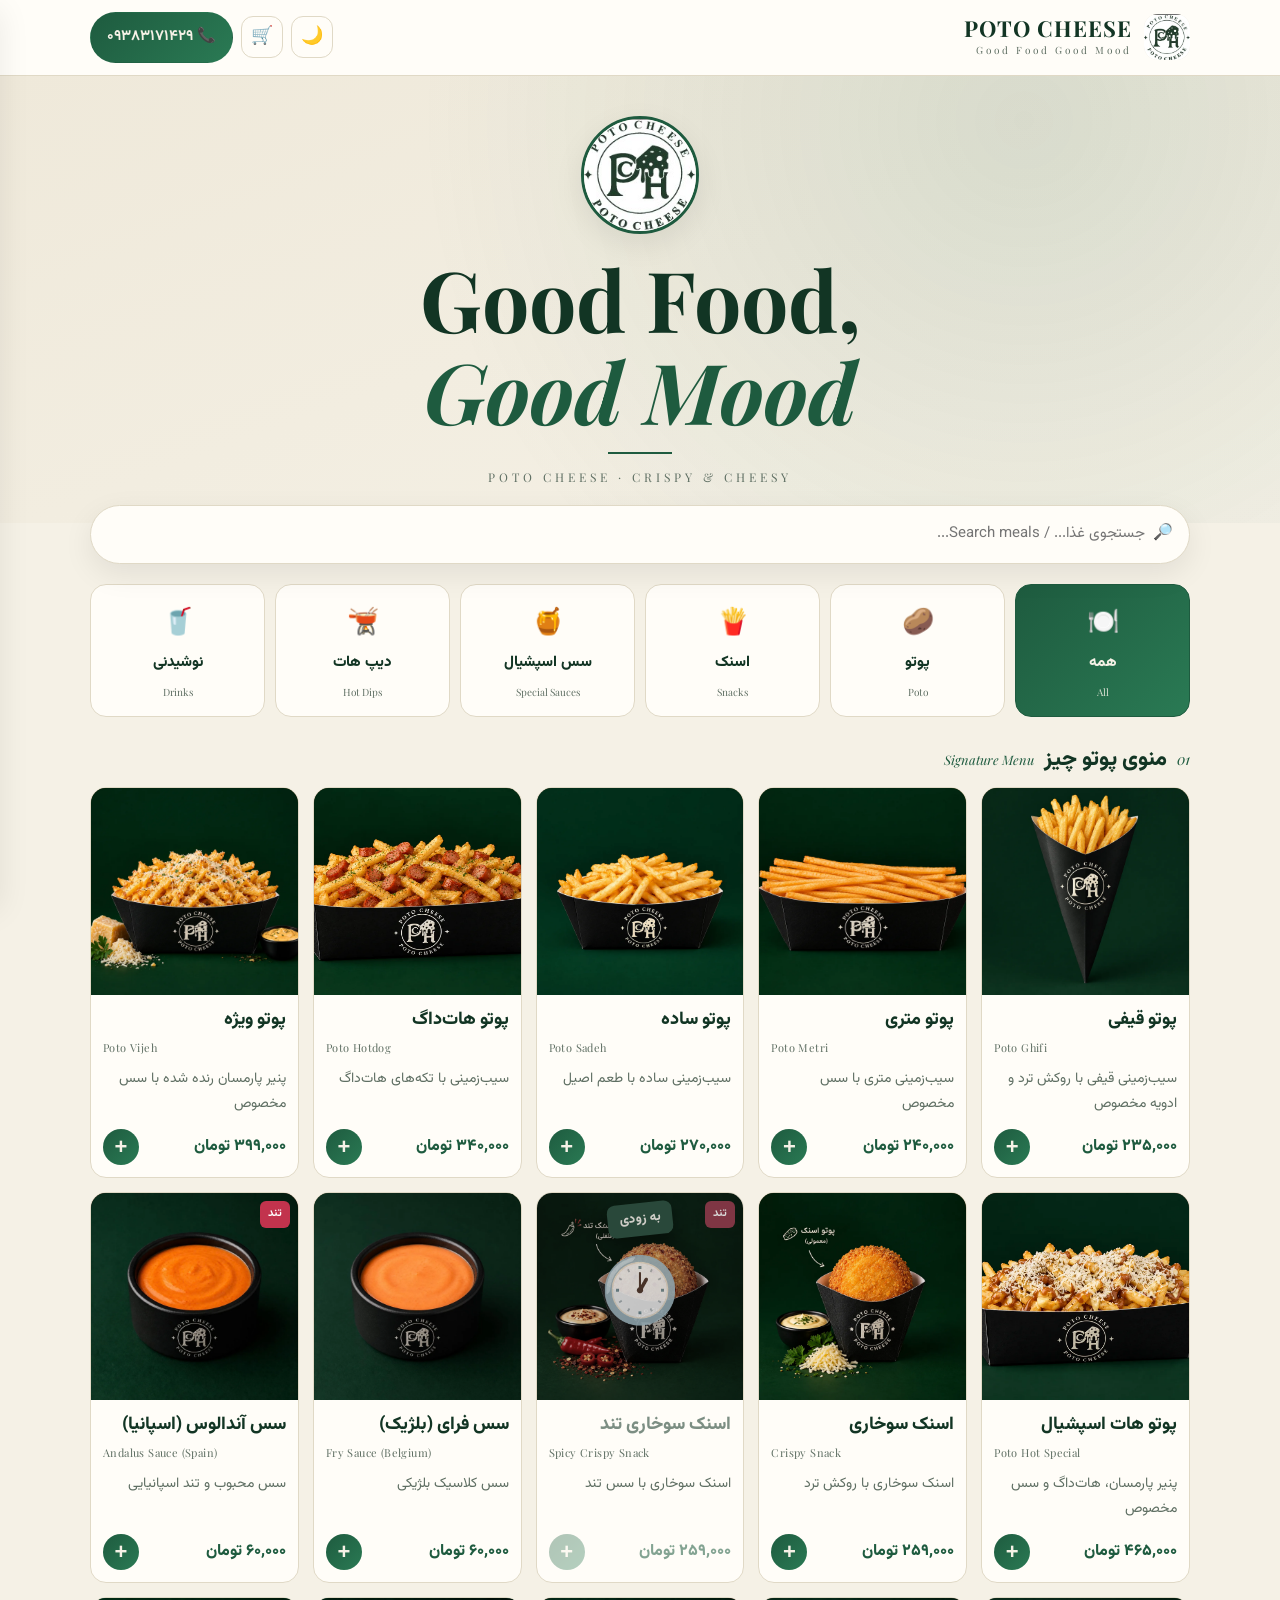
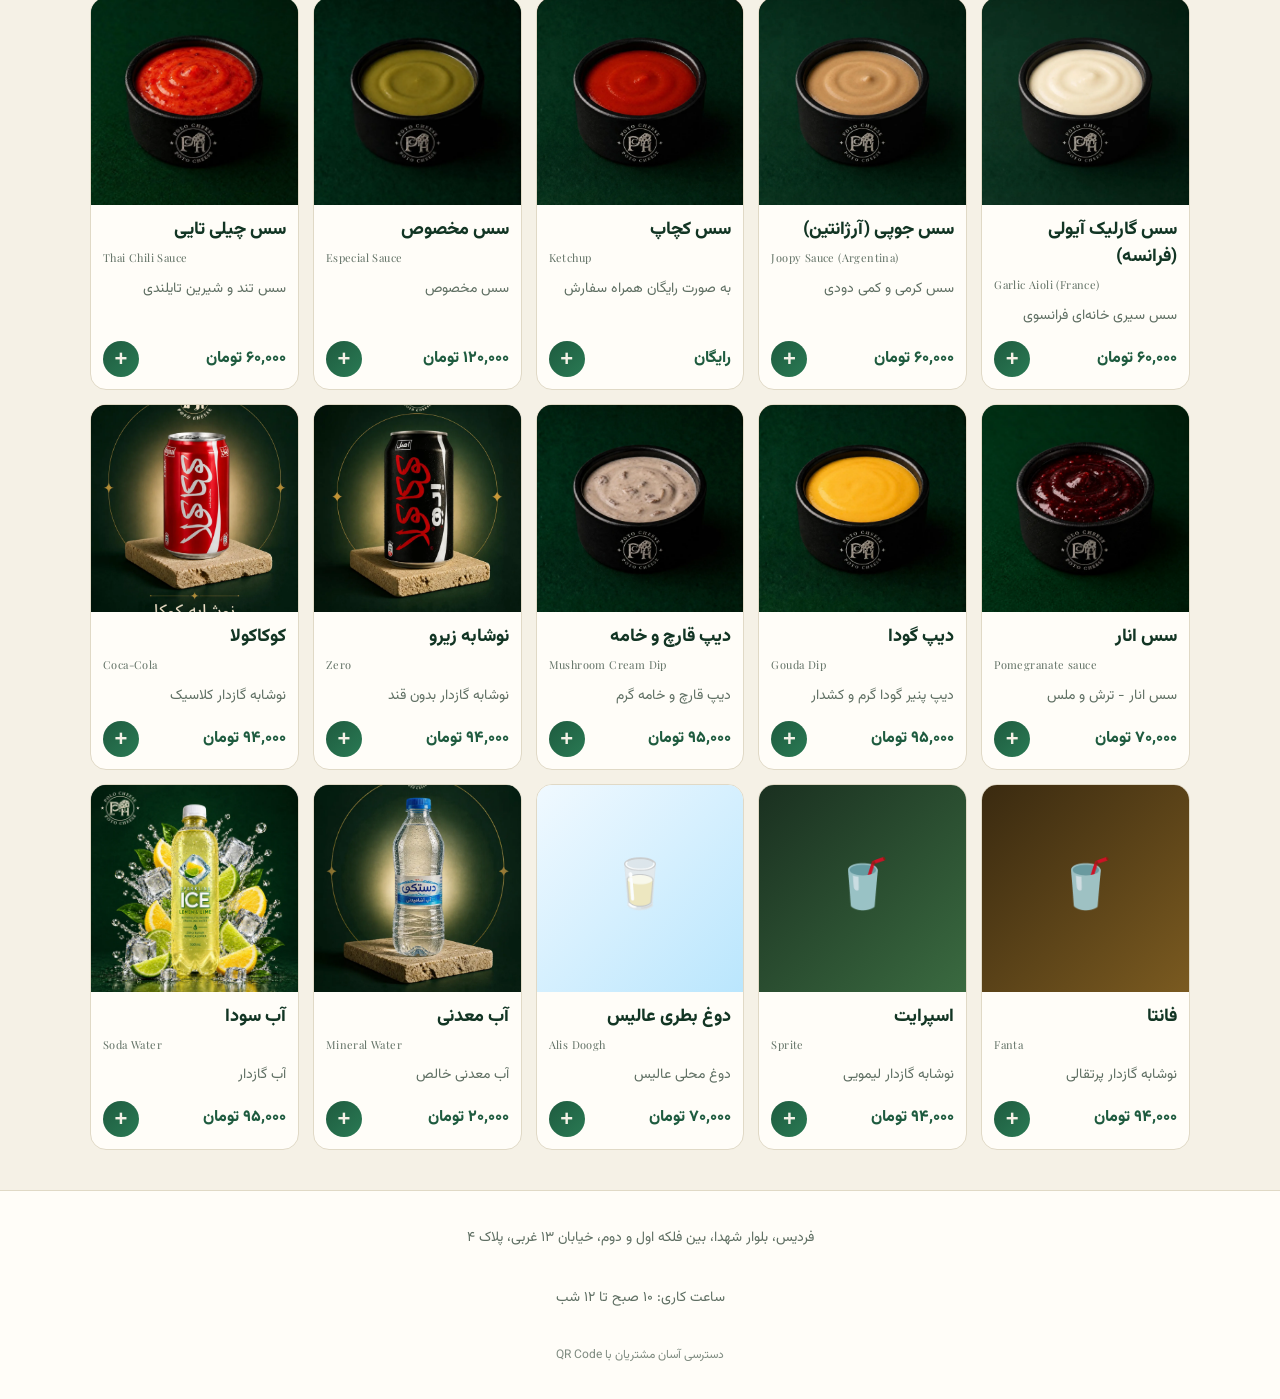
==== commit 2ceb07a4: "Checkout flow: payment methods + receipt upload + order number" ====
--- a/index.html
+++ b/index.html
@@ -127,35 +127,21 @@
         <div>جمع کل</div>
         <span id="cartTotal">۰ تومان</span>
       </div>
-      <button id="submitOrderBtn" class="btn btn-primary btn-big" type="button" disabled>📤 ثبت سفارش و دریافت شماره صف</button>
+      <button id="submitOrderBtn" class="btn btn-primary btn-big" type="button" disabled>📤 ثبت سفارش و دریافت شماره</button>
       <button id="cartClear" class="btn btn-outline" type="button">🗑 پاک کردن سبد</button>
-      <p class="cart-note">پس از ثبت، شماره صف شما نمایش داده می‌شود. آن را به صندوقدار نشان دهید.</p>
+      <p class="cart-note">پس از ثبت، شماره سفارش شما نمایش داده می‌شود. آن را به صندوقدار نشان دهید.</p>
     </div>
   </aside>
 
-  <!-- مودال خوش‌آمدگویی -->
-  <div id="welcomeModal" class="modal" hidden>
+  <!-- مودال ثبت سفارش (اطلاعات + پرداخت) -->
+  <div id="checkoutModal" class="modal" hidden>
     <div class="modal-backdrop"></div>
-    <div class="modal-card">
-      <div class="modal-logo">🧀</div>
-      <h2>به پوتو چیز خوش آمدید</h2>
-      <p class="modal-sub">لطفاً یک گزینه را انتخاب کنید:</p>
-      <div class="modal-buttons">
-        <button id="welcomeMenuBtn" class="btn btn-primary btn-big" type="button">📖 نمایش منو</button>
-        <button id="welcomeOrderBtn" class="btn btn-outline btn-big" type="button">🛒 ثبت سفارش</button>
-      </div>
-    </div>
-  </div>
-
-  <!-- مودال اطلاعات مشتری -->
-  <div id="customerModal" class="modal" hidden>
-    <div class="modal-backdrop"></div>
-    <div class="modal-card">
-      <div class="modal-logo">📝</div>
-      <h2>اطلاعات شما</h2>
-      <p class="modal-sub">برای ثبت سفارش، نام و شماره موبایل خود را وارد کنید.</p>
-
-      <form id="customerForm" class="customer-form" autocomplete="off">
+    <div class="modal-card checkout-card">
+      <div class="modal-logo">🧾</div>
+      <h2>ثبت سفارش</h2>
+      <p class="modal-sub">اطلاعات و روش پرداخت را مشخص کنید.</p>
+
+      <form id="checkoutForm" class="customer-form" autocomplete="off">
         <label>
           <span>نام یا نام کاربری</span>
           <input id="custName" type="text" placeholder="مثلاً علی" required />
@@ -164,9 +150,48 @@
           <span>شماره موبایل</span>
           <input id="custPhone" type="tel" placeholder="09xxxxxxxxx" inputmode="numeric" required />
         </label>
+
+        <div class="pay-methods">
+          <label class="pay-option">
+            <input type="radio" name="payMethod" value="card" checked />
+            <span class="pay-icon">💳</span>
+            <span class="pay-label">کارت به کارت</span>
+          </label>
+          <label class="pay-option">
+            <input type="radio" name="payMethod" value="cash" />
+            <span class="pay-icon">🏪</span>
+            <span class="pay-label">پرداخت حضوری</span>
+          </label>
+        </div>
+
+        <div id="cardBox" class="card-box">
+          <div class="card-num-row">
+            <span class="card-icon">💳</span>
+            <span id="cardNumber" class="card-number">—</span>
+            <button type="button" id="copyCardBtn" class="copy-btn">کپی</button>
+          </div>
+          <div id="cardHolder" class="card-holder">—</div>
+          <p id="cardNote" class="card-note">پس از واریز، فیش را آپلود کنید.</p>
+
+          <label class="receipt-upload">
+            <input id="receiptFile" type="file" accept="image/*" hidden />
+            <span id="receiptLabel" class="receipt-label">📎 آپلود فیش واریزی</span>
+          </label>
+          <img id="receiptPreview" class="receipt-preview" hidden alt="پیش‌نمایش فیش" />
+        </div>
+
+        <div id="cashBox" class="cash-box" hidden>
+          <p>🏪 مبلغ سفارش را هنگام تحویل در رستوران پرداخت کنید.</p>
+        </div>
+
+        <div class="checkout-total">
+          <span>جمع کل:</span>
+          <strong id="checkoutTotal">۰ تومان</strong>
+        </div>
+
         <div class="modal-buttons">
-          <button type="submit" class="btn btn-primary btn-big">ادامه به منو</button>
-          <button type="button" id="customerCancel" class="btn btn-outline btn-big">انصراف</button>
+          <button type="submit" class="btn btn-primary btn-big">✅ ثبت نهایی سفارش</button>
+          <button type="button" id="checkoutCancel" class="btn btn-outline btn-big">انصراف</button>
         </div>
       </form>
     </div>
@@ -179,13 +204,15 @@
       <div class="modal-logo">✅</div>
       <h2>سفارش شما ثبت شد!</h2>
       <div class="queue-box">
-        <div class="queue-label">شماره صف شما</div>
+        <div class="queue-label">شماره ثبت سفارش</div>
         <div class="queue-number" id="successQueue">—</div>
       </div>
       <div class="order-meta">
         <div><span>📅 تاریخ:</span> <span id="successDate">—</span></div>
         <div><span>🕐 ساعت:</span> <span id="successTime">—</span></div>
         <div><span>👤 نام:</span> <span id="successName">—</span></div>
+        <div><span>💳 روش پرداخت:</span> <span id="successPay">—</span></div>
+        <div><span>🧾 فیش:</span> <span id="successReceipt">—</span></div>
       </div>
       <p class="modal-note">این صفحه را به صندوقدار نشان دهید تا سفارش شما ثبت شود.</p>
       <button id="successClose" class="btn btn-primary btn-big" type="button">بستن</button>
--- a/css/style.css
+++ b/css/style.css
@@ -1,7 +1,5 @@
 /* =====================================================
    تم برند POTO CHEESE
-   فونت فارسی: Vazirmatn (درشت و خوانا)
-   فونت انگلیسی نمایشی: Playfair Display
    ===================================================== */
 
 :root {
@@ -38,6 +36,11 @@
 
 * {
   box-sizing: border-box;
+}
+
+/* مهم: عنصرهایی که hidden دارند واقعاً مخفی بمانند */
+[hidden] {
+  display: none !important;
 }
 
 html {
@@ -890,88 +893,7 @@
   opacity: 0.8;
 }
 
-/* ---------- ریسپانسیو ---------- */
-@media (max-width: 640px) {
-  .categories {
-    display: grid;
-    grid-template-columns: repeat(3, 1fr);
-    gap: 8px;
-  }
-
-  .chip {
-    padding: 10px 4px;
-    border-radius: 12px;
-  }
-
-  .chip-icon-box {
-    width: 36px;
-    height: 36px;
-  }
-
-  .chip-emoji {
-    font-size: 20px;
-  }
-
-  .chip-fa {
-    font-size: 13px;
-  }
-
-  .chip-en {
-    font-size: 8px;
-  }
-
-  .menu-grid {
-    grid-template-columns: repeat(2, 1fr);
-    gap: 10px;
-  }
-
-  .brand-text h1 {
-    font-size: 18px;
-  }
-
-  .top-actions .btn:not(.icon-btn) {
-    padding: 8px 10px;
-    font-size: 13px;
-  }
-
-  .logo-hero {
-    width: 92px;
-    height: 92px;
-  }
-
-  .hero-line-1,
-  .hero-line-2 {
-    font-size: clamp(34px, 10vw, 60px);
-  }
-
-  .card.sold-out .photo::after {
-    font-size: 64px;
-  }
-
-  .card.coming-soon .photo::after {
-    font-size: 44px;
-  }
-}
-
-@media print {
-  .top-bar,
-  .search-section,
-  .categories-section,
-  .card-footer,
-  .cart-drawer,
-  footer {
-    display: none !important;
-  }
-
-  body {
-    background: #fff;
-    color: #000;
-  }
-}
-/* =====================================================
-   مودال‌های سفارش‌گیری
-   ===================================================== */
-
+/* ---------- مودال‌ها ---------- */
 .modal {
   position: fixed;
   inset: 0;
@@ -997,11 +919,13 @@
 
 .modal-card {
   position: relative;
-  width: min(440px, 100%);
+  width: min(460px, 100%);
+  max-height: 90vh;
+  overflow-y: auto;
   background: var(--surface);
   border: 1px solid var(--border);
   border-radius: 24px;
-  padding: 32px 24px;
+  padding: 28px 22px;
   text-align: center;
   box-shadow: 0 30px 80px rgba(0, 0, 0, 0.6);
   animation: modalPop 0.3s cubic-bezier(0.34, 1.56, 0.64, 1);
@@ -1024,7 +948,7 @@
 }
 
 .modal-sub {
-  margin: 0 0 20px;
+  margin: 0 0 18px;
   color: var(--muted);
   font-size: 14px;
 }
@@ -1032,7 +956,7 @@
 .modal-buttons {
   display: grid;
   gap: 10px;
-  margin-top: 18px;
+  margin-top: 16px;
 }
 
 .btn-big {
@@ -1041,8 +965,7 @@
   font-weight: 800;
 }
 
-/* ---------- فرم اطلاعات مشتری ---------- */
-
+/* ---------- فرم مشتری / checkout ---------- */
 .customer-form {
   display: grid;
   gap: 12px;
@@ -1075,15 +998,162 @@
   letter-spacing: 1px;
 }
 
+/* ---------- روش‌های پرداخت ---------- */
+.pay-methods {
+  display: grid;
+  grid-template-columns: 1fr 1fr;
+  gap: 10px;
+}
+
+.pay-option {
+  display: flex;
+  align-items: center;
+  gap: 8px;
+  border: 1px solid var(--border);
+  border-radius: 12px;
+  padding: 10px 12px;
+  cursor: pointer;
+  background: var(--surface-2);
+  transition: 0.15s ease;
+}
+
+.pay-option input {
+  width: 18px;
+  height: 18px;
+  accent-color: var(--accent);
+}
+
+.pay-icon {
+  font-size: 20px;
+}
+
+.pay-label {
+  font-size: 13px;
+  font-weight: 700;
+  color: var(--text);
+}
+
+.pay-option:has(input:checked) {
+  border-color: var(--accent);
+  background: var(--accent-soft);
+}
+
+/* ---------- جعبه کارت ---------- */
+.card-box {
+  background: var(--surface-2);
+  border: 1px solid var(--border);
+  border-radius: 14px;
+  padding: 14px;
+  display: grid;
+  gap: 8px;
+  text-align: center;
+}
+
+.card-num-row {
+  display: flex;
+  align-items: center;
+  justify-content: center;
+  gap: 10px;
+  flex-wrap: wrap;
+}
+
+.card-icon {
+  font-size: 24px;
+}
+
+.card-number {
+  font-family: var(--font-en);
+  font-size: 20px;
+  font-weight: 700;
+  letter-spacing: 2px;
+  direction: ltr;
+  color: var(--accent);
+}
+
+.copy-btn {
+  border: 1px solid var(--border);
+  background: transparent;
+  color: var(--text);
+  border-radius: 999px;
+  padding: 4px 12px;
+  font: inherit;
+  font-size: 12px;
+  cursor: pointer;
+}
+
+.card-holder {
+  font-size: 13px;
+  color: var(--muted);
+}
+
+.card-note {
+  margin: 0;
+  font-size: 12px;
+  color: var(--muted);
+}
+
+.receipt-upload {
+  display: block;
+}
+
+.receipt-label {
+  display: inline-flex;
+  align-items: center;
+  gap: 6px;
+  border: 1px dashed var(--accent);
+  color: var(--accent);
+  border-radius: 12px;
+  padding: 10px 16px;
+  font-size: 13px;
+  font-weight: 700;
+  cursor: pointer;
+  transition: 0.15s ease;
+}
+
+.receipt-label:hover {
+  background: var(--accent-soft);
+}
+
+.receipt-preview {
+  max-width: 130px;
+  max-height: 130px;
+  border-radius: 10px;
+  margin: 4px auto 0;
+  border: 1px solid var(--border);
+}
+
+.cash-box {
+  background: var(--surface-2);
+  border: 1px solid var(--border);
+  border-radius: 14px;
+  padding: 12px 14px;
+  font-size: 14px;
+  text-align: center;
+}
+
+.cash-box p {
+  margin: 0;
+}
+
+.checkout-total {
+  display: flex;
+  justify-content: space-between;
+  align-items: center;
+  font-size: 16px;
+  font-weight: 800;
+  background: var(--surface-2);
+  border-radius: 12px;
+  padding: 10px 14px;
+}
+
+.checkout-total strong {
+  color: var(--accent);
+}
+
 /* ---------- مودال موفقیت ---------- */
-
-.success-card .modal-logo {
-  color: var(--accent);
-}
-
 .queue-box {
-  margin: 16px 0;
-  padding: 20px 16px;
+  margin: 14px 0;
+  padding: 18px 16px;
   background: linear-gradient(135deg, var(--accent), var(--accent-2));
   color: var(--on-accent);
   border-radius: 16px;
@@ -1098,7 +1168,7 @@
 
 .queue-number {
   font-family: var(--font-en);
-  font-size: 72px;
+  font-size: 68px;
   font-weight: 900;
   line-height: 1;
   margin-top: 6px;
@@ -1132,7 +1202,6 @@
 }
 
 /* ---------- اطلاعات مشتری در سبد ---------- */
-
 .cart-customer {
   padding: 8px 16px;
   border-bottom: 1px solid var(--border);
@@ -1186,13 +1255,94 @@
   pointer-events: none;
 }
 
+/* ---------- ریسپانسیو ---------- */
 @media (max-width: 640px) {
+  .categories {
+    display: grid;
+    grid-template-columns: repeat(3, 1fr);
+    gap: 8px;
+  }
+
+  .chip {
+    padding: 10px 4px;
+    border-radius: 12px;
+  }
+
+  .chip-icon-box {
+    width: 36px;
+    height: 36px;
+  }
+
+  .chip-emoji {
+    font-size: 20px;
+  }
+
+  .chip-fa {
+    font-size: 13px;
+  }
+
+  .chip-en {
+    font-size: 8px;
+  }
+
+  .menu-grid {
+    grid-template-columns: repeat(2, 1fr);
+    gap: 10px;
+  }
+
+  .brand-text h1 {
+    font-size: 18px;
+  }
+
+  .top-actions .btn:not(.icon-btn) {
+    padding: 8px 10px;
+    font-size: 13px;
+  }
+
+  .logo-hero {
+    width: 92px;
+    height: 92px;
+  }
+
+  .hero-line-1,
+  .hero-line-2 {
+    font-size: clamp(34px, 10vw, 60px);
+  }
+
+  .card.sold-out .photo::after {
+    font-size: 64px;
+  }
+
+  .card.coming-soon .photo::after {
+    font-size: 44px;
+  }
+
   .modal-card {
-    padding: 26px 18px;
+    padding: 24px 16px;
     border-radius: 20px;
   }
 
   .queue-number {
     font-size: 56px;
   }
+
+  .pay-methods {
+    grid-template-columns: 1fr;
+  }
+}
+
+@media print {
+  .top-bar,
+  .search-section,
+  .categories-section,
+  .card-footer,
+  .cart-drawer,
+  footer {
+    display: none !important;
+  }
+
+  body {
+    background: #fff;
+    color: #000;
+  }
 }
